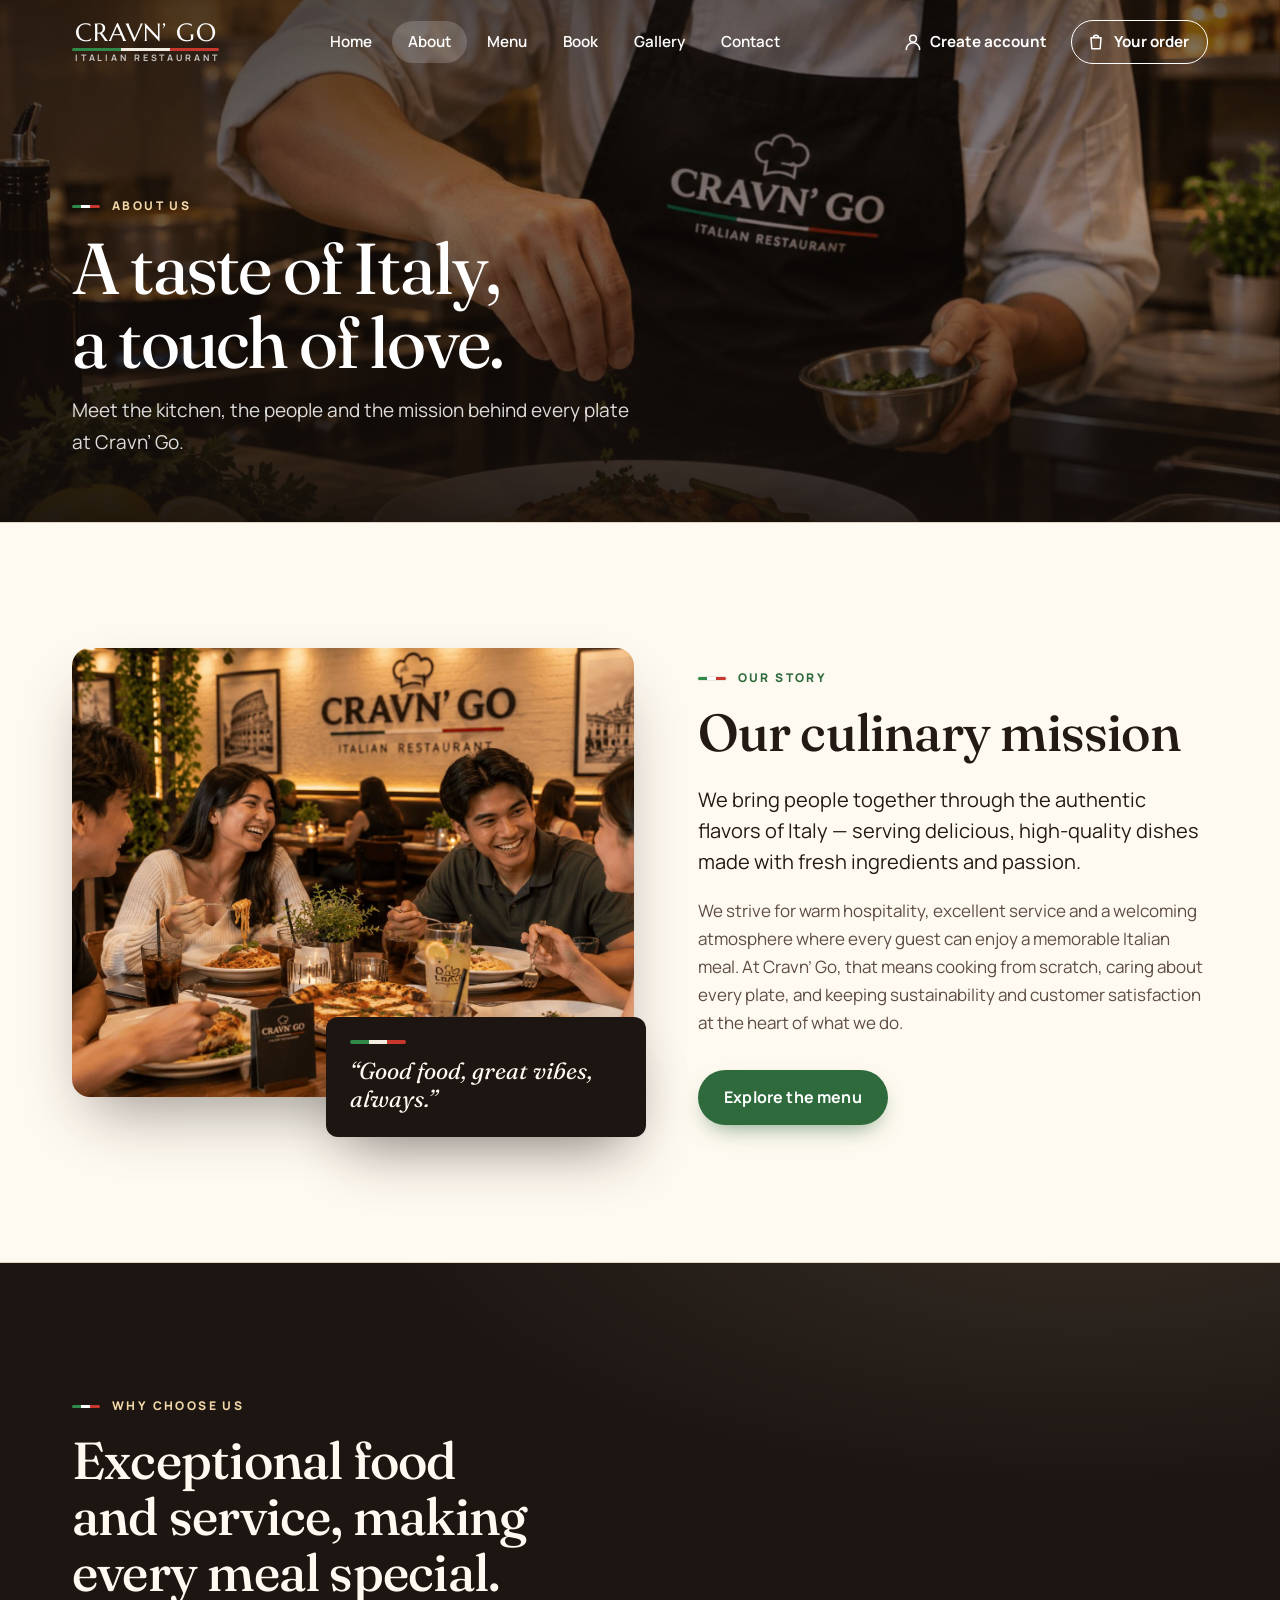
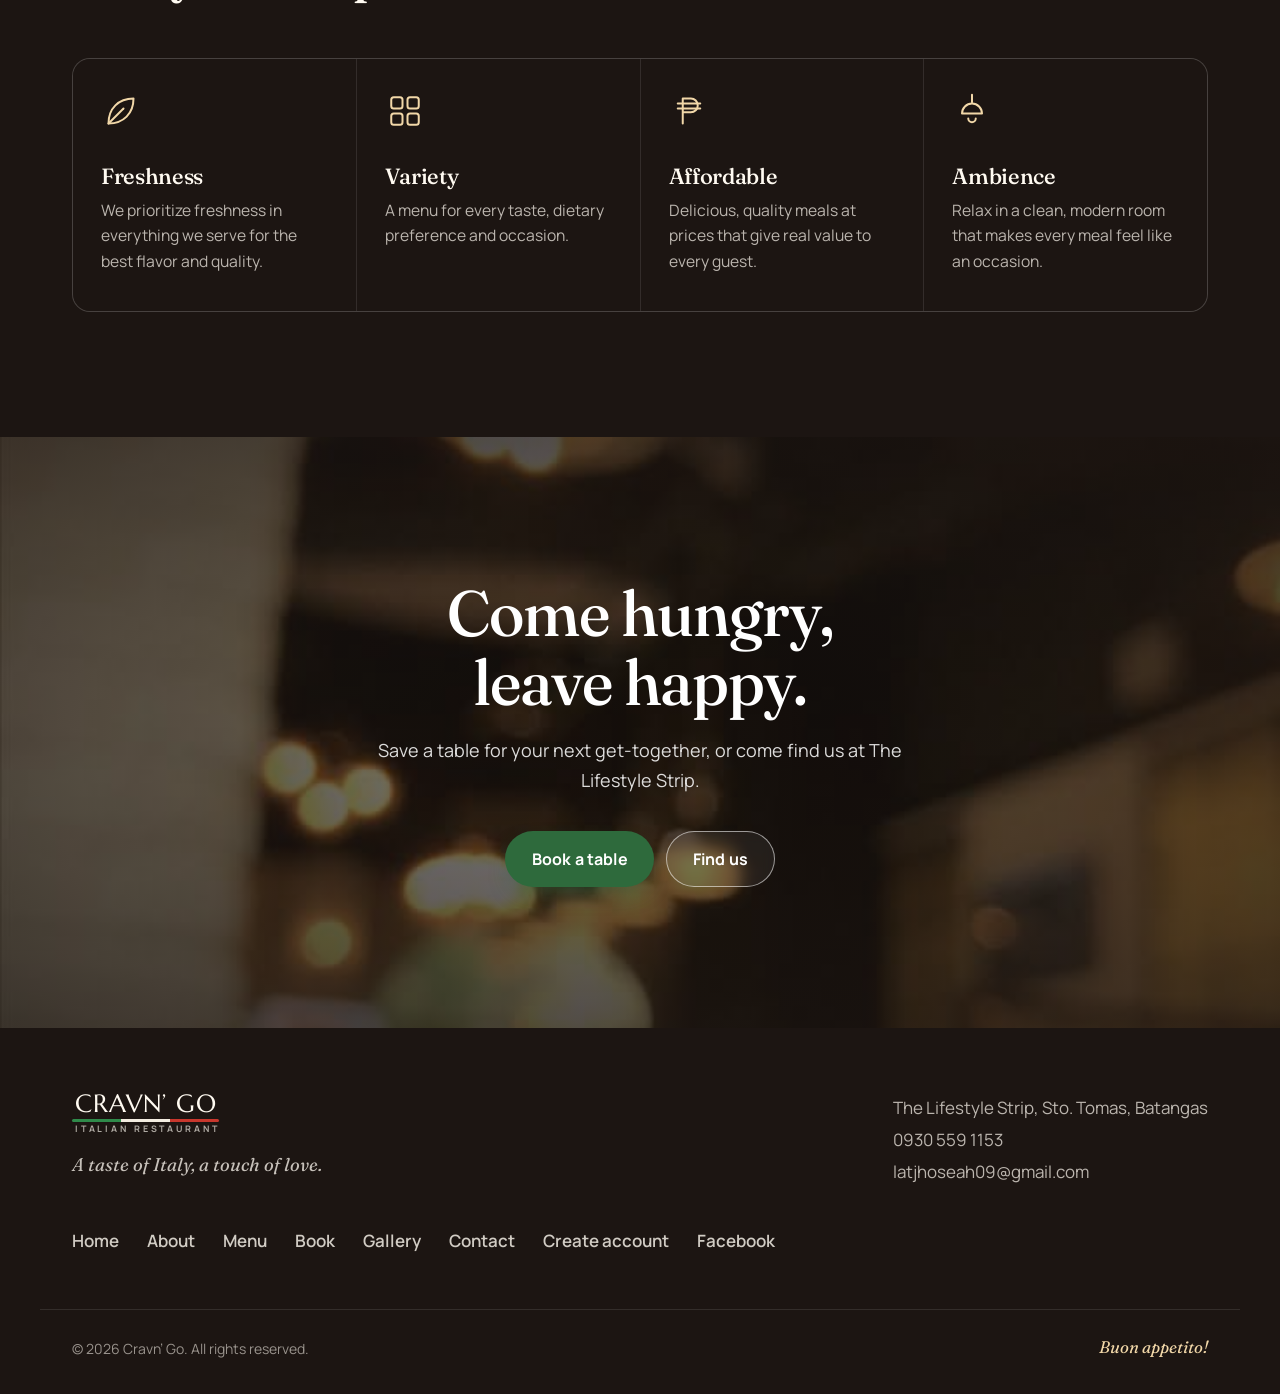
==== about.html @ 02af94a5 "Add new pages for contact, gallery, menu, and registration with complete HTML structure and styling" ====
<!doctype html>
<html lang="en">
<head>
  <meta charset="utf-8">
  <meta name="viewport" content="width=device-width, initial-scale=1">
  <title>About us — Cravn’ Go</title>
  <meta name="description" content="The story and mission behind Cravn’ Go, an Italian restaurant in Sto. Tomas, Batangas.">
  <meta name="theme-color" content="#1c1512">

  <meta property="og:type" content="website">
  <meta property="og:site_name" content="Cravn’ Go">
  <meta property="og:title" content="About us — Cravn’ Go">
  <meta property="og:description" content="The story and mission behind Cravn’ Go, an Italian restaurant in Sto. Tomas, Batangas.">
  <meta property="og:image" content="images/hero.jpg">

  <script>document.documentElement.classList.add("js")</script>
  <link rel="icon" href="favicon.svg" type="image/svg+xml">
  <link rel="preconnect" href="https://fonts.googleapis.com">
  <link rel="preconnect" href="https://fonts.gstatic.com" crossorigin>
  <link rel="stylesheet" href="https://fonts.googleapis.com/css2?family=Fraunces:ital,opsz,wght@0,9..144,400..700;1,9..144,400..700&family=Manrope:wght@400..800&family=Marcellus&display=swap">
  <link rel="stylesheet" href="css/styles.css">
</head>
<body>
  <a class="skip-link" href="#main">Skip to content</a>

  <!-- ============ Header (same on every page) ============ -->
  <header class="site-header" data-header>
    <div class="container header-inner">
      <a class="brand" href="index.html" aria-label="Cravn’ Go home">
        <span class="brand-name">Cravn’ Go</span>
        <span class="brand-flag" aria-hidden="true"></span>
        <span class="brand-sub">Italian Restaurant</span>
      </a>

      <nav class="site-nav" id="site-nav" aria-label="Main">
        <ul>
          <li><a href="index.html">Home</a></li>
          <li><a href="about.html" aria-current="page">About</a></li>
          <li><a href="menu.html">Menu</a></li>
          <li><a href="book.html">Book</a></li>
          <li><a href="gallery.html">Gallery</a></li>
          <li><a href="contact.html">Contact</a></li>
        </ul>
      </nav>

      <div class="header-actions">
        <a class="account-toggle" href="register.html" aria-label="Create an account">
          <svg viewBox="0 0 24 24" aria-hidden="true"><circle cx="12" cy="8" r="4"/><path d="M4 21a8 8 0 0 1 16 0"/></svg>
          <span class="account-toggle-label">Create account</span>
        </a>
        <button class="order-toggle" type="button" data-open-order aria-label="Your order, 0 items">
          <svg viewBox="0 0 24 24" aria-hidden="true"><path d="M6 7h12l-1 13H7L6 7Z"/><path d="M9 7a3 3 0 0 1 6 0"/></svg>
          <span class="order-toggle-label">Your order</span>
          <span class="order-count" data-order-count hidden>0</span>
        </button>
        <button class="nav-toggle" type="button" aria-controls="site-nav" aria-expanded="false" data-nav-toggle>
          <span class="sr-only">Menu</span>
          <span class="nav-toggle-bars" aria-hidden="true"></span>
        </button>
      </div>
    </div>
  </header>

  <main id="main">

    <!-- ============ Page banner ============ -->
    <section class="page-hero">
      <img class="page-hero-img" src="images/recipes.jpg" width="1536" height="1024" alt="" fetchpriority="high" style="object-position: 50% 35%">
      <div class="container">
        <p class="eyebrow eyebrow-light">About us</p>
        <h1>A taste of Italy, a touch of love.</h1>
        <p>Meet the kitchen, the people and the mission behind every plate at Cravn’ Go.</p>
      </div>
    </section>

    <!-- ============ Mission ============ -->
    <section class="section about">
      <div class="container about-grid">
        <figure class="about-media reveal">
          <img src="images/service.jpg" width="1536" height="1024" loading="lazy"
               alt="Four friends laughing over pasta, pizza and drinks under the Cravn’ Go sign">
          <figcaption class="about-quote">
            <span class="flag-rule" aria-hidden="true"></span>
            <q>Good food, great vibes, always.</q>
          </figcaption>
        </figure>

        <div class="about-copy reveal">
          <p class="eyebrow">Our story</p>
          <h2>Our culinary mission</h2>
          <p class="lead">We bring people together through the authentic flavors of Italy — serving delicious, high-quality dishes made with fresh ingredients and passion.</p>
          <p>We strive for warm hospitality, excellent service and a welcoming atmosphere where every guest can enjoy a memorable Italian meal. At Cravn’ Go, that means cooking from scratch, caring about every plate, and keeping sustainability and customer satisfaction at the heart of what we do.</p>
          <a class="btn btn-primary" href="menu.html">Explore the menu</a>
        </div>
      </div>
    </section>

    <!-- ============ Why choose us ============ -->
    <section class="section why">
      <div class="container">
        <div class="section-head section-head-split reveal">
          <div>
            <p class="eyebrow eyebrow-light">Why choose us</p>
            <h2>Exceptional food and service, making every meal special.</h2>
          </div>
        </div>

        <ul class="why-list">
          <li class="reveal">
            <svg viewBox="0 0 32 32" aria-hidden="true"><path d="M6 26C6 14 14 6 26 6c0 12-8 20-20 20Z"/><path d="M6 26 18 14"/></svg>
            <h3>Freshness</h3>
            <p>We prioritize freshness in everything we serve for the best flavor and quality.</p>
          </li>
          <li class="reveal">
            <svg viewBox="0 0 32 32" aria-hidden="true"><rect x="5" y="5" width="9" height="9" rx="2"/><rect x="18" y="5" width="9" height="9" rx="2"/><rect x="5" y="18" width="9" height="9" rx="2"/><rect x="18" y="18" width="9" height="9" rx="2"/></svg>
            <h3>Variety</h3>
            <p>A menu for every taste, dietary preference and occasion.</p>
          </li>
          <li class="reveal">
            <svg viewBox="0 0 32 32" aria-hidden="true"><path d="M11 26V6h6.5a5.5 5.5 0 0 1 0 11H11"/><path d="M7 10h18M7 14h18"/></svg>
            <h3>Affordable</h3>
            <p>Delicious, quality meals at prices that give real value to every guest.</p>
          </li>
          <li class="reveal">
            <svg viewBox="0 0 32 32" aria-hidden="true"><path d="M16 3v6"/><path d="M8 18a8 8 0 0 1 16 0H8Z"/><path d="M13 22a3 3 0 0 0 6 0"/></svg>
            <h3>Ambience</h3>
            <p>Relax in a clean, modern room that makes every meal feel like an occasion.</p>
          </li>
        </ul>
      </div>
    </section>

    <!-- ============ Call to action ============ -->
    <section class="cta">
      <img class="cta-img" src="images/mission.jpg" width="736" height="981" loading="lazy" alt="">
      <div class="container cta-inner reveal">
        <h2>Come hungry, leave happy.</h2>
        <p>Save a table for your next get-together, or come find us at The Lifestyle Strip.</p>
        <div class="hero-actions">
          <a class="btn btn-primary" href="book.html?type=reserve">Book a table</a>
          <a class="btn btn-ghost" href="contact.html">Find us</a>
        </div>
      </div>
    </section>
  </main>

  <!-- ============ Footer (same on every page) ============ -->
  <footer class="site-footer">
    <div class="container footer-inner">
      <div class="footer-brand">
        <a class="brand brand-light" href="index.html" aria-label="Cravn’ Go home">
        <span class="brand-name">Cravn’ Go</span>
        <span class="brand-flag" aria-hidden="true"></span>
        <span class="brand-sub">Italian Restaurant</span>
        </a>
        <p>A taste of Italy, a touch of love.</p>
      </div>
      <address class="footer-contact">
        The Lifestyle Strip, Sto. Tomas, Batangas<br>
        <a href="tel:+639305591153">0930 559 1153</a><br>
        <a href="mailto:latjhoseah09@gmail.com">latjhoseah09@gmail.com</a>
      </address>
      <nav class="footer-nav" aria-label="Footer">
        <a href="index.html">Home</a>
        <a href="about.html">About</a>
        <a href="menu.html">Menu</a>
        <a href="book.html">Book</a>
        <a href="gallery.html">Gallery</a>
        <a href="contact.html">Contact</a>
        <a href="register.html">Create account</a>
        <a href="https://www.facebook.com/profile.php?id=61595608813635" target="_blank" rel="noopener">Facebook</a>
      </nav>
    </div>
    <div class="container footer-base">
      <p>© <span data-year>2026</span> Cravn’ Go. All rights reserved.</p>
      <p class="script">Buon appetito!</p>
    </div>
  </footer>

  <!-- ============ Order drawer (same on every page) ============ -->
  <dialog class="drawer" id="order" aria-labelledby="order-title" data-drawer>
    <div class="drawer-inner">
      <header class="drawer-head">
        <h2 id="order-title">Your order</h2>
        <button class="icon-btn" type="button" data-close aria-label="Close order">
          <svg viewBox="0 0 24 24" aria-hidden="true"><path d="M6 6l12 12M18 6 6 18"/></svg>
        </button>
      </header>

      <div class="drawer-empty" data-order-empty>
        <p>Your order is empty.</p>
        <p class="muted">Pick something delicious from the menu to get started.</p>
        <a class="btn btn-primary" href="menu.html">Browse the menu</a>
      </div>

      <ul class="order-lines" data-order-lines></ul>

      <footer class="drawer-foot" data-order-foot hidden>
        <div class="order-total"><span>Total</span><strong data-order-total>₱0</strong></div>
        <button class="btn btn-primary btn-block" type="button" data-checkout>Checkout</button>
        <p class="muted small">Next, choose pick-up, delivery or a table reservation. Prefer to call? <a href="tel:+639305591153">0930 559 1153</a></p>
        <div class="drawer-links">
          <button class="link-btn" type="button" data-send-order>Send via Messenger instead</button>
          <button class="link-btn" type="button" data-clear-order>Clear order</button>
        </div>
      </footer>
    </div>
  </dialog>

  <div class="toast" role="status" aria-live="polite" data-toast></div>

  <script src="js/data.js" defer></script>
  <script src="js/main.js" defer></script>
</body>
</html>
---- css/styles.css ----
/* =========================================================
   Cravn' Go — Italian Restaurant
   ========================================================= */

:root {
  --cream: #f6efe4;
  --paper: #fffaf1;
  --sand: #ece2d2;
  --line: #e2d6c3;
  --ink: #231915;
  --ink-2: #5d4d43;
  --ink-3: #8a776a;
  --night: #1c1512;
  --night-2: #2a201b;

  --basil: #2e6a3c;
  --basil-dark: #224f2d;
  --tomato: #b23b2a;
  --flag-green: #2f8a4a;
  --flag-red: #c8372d;
  --glow: #f1d7a8;

  --font-display: "Fraunces", Georgia, "Times New Roman", serif;
  --font-body: "Manrope", system-ui, -apple-system, "Segoe UI", sans-serif;
  --font-mark: "Marcellus", "Trajan Pro", Georgia, serif;

  --radius: 18px;
  --radius-sm: 12px;
  --shadow: 0 1px 2px rgb(35 25 21 / 0.06), 0 12px 32px -12px rgb(35 25 21 / 0.18);
  --shadow-lg: 0 30px 60px -20px rgb(28 21 18 / 0.45);
  --ease: cubic-bezier(0.2, 0.7, 0.2, 1);

  --gutter: 16px;
  --header-h: 72px;
}

@media (min-width: 720px) {
  :root { --gutter: 32px; --header-h: 84px; }
}

/* ---------- Base ---------- */

*,
*::before,
*::after { box-sizing: border-box; }

html {
  scroll-behavior: smooth;
  scroll-padding-top: var(--header-h);
  -webkit-text-size-adjust: 100%;
}

body {
  margin: 0;
  background: var(--cream);
  color: var(--ink);
  font-family: var(--font-body);
  font-size: 1.0625rem;
  line-height: 1.65;
  -webkit-font-smoothing: antialiased;
  text-rendering: optimizeLegibility;
  overflow-x: hidden;
}
html:has(dialog[open]) { overflow: hidden; }
[hidden] { display: none !important; }

img { display: block; max-width: 100%; height: auto; }
a { color: inherit; }
button { font: inherit; color: inherit; cursor: pointer; }
h1, h2, h3 {
  font-family: var(--font-display);
  font-weight: 500;
  line-height: 1.08;
  letter-spacing: -0.015em;
  margin: 0;
}
h2 { font-size: clamp(2rem, 1.4rem + 2.6vw, 3.25rem); }
h3 { font-size: 1.375rem; line-height: 1.2; }
p { margin: 0; }

:focus-visible {
  outline: 3px solid var(--basil);
  outline-offset: 3px;
  border-radius: 6px;
}

.sr-only {
  position: absolute !important;
  width: 1px; height: 1px;
  padding: 0; margin: -1px;
  overflow: hidden; clip: rect(0 0 0 0);
  white-space: nowrap; border: 0;
}

.skip-link {
  position: absolute;
  left: var(--gutter);
  top: -100px;
  z-index: 100;
  background: var(--ink);
  color: var(--paper);
  padding: 0.6rem 1rem;
  border-radius: 999px;
  text-decoration: none;
  font-weight: 700;
}
.skip-link:focus { top: 12px; }

.container {
  width: 100%;
  max-width: 1200px;
  margin-inline: auto;
  padding-inline: var(--gutter);
}

.section { padding-block: clamp(4.5rem, 3rem + 6vw, 8rem); }

.eyebrow {
  font-family: var(--font-body);
  font-size: 0.75rem;
  font-weight: 800;
  letter-spacing: 0.2em;
  text-transform: uppercase;
  color: var(--basil);
  margin-bottom: 1rem;
  display: inline-flex;
  align-items: center;
  gap: 0.75rem;
}
.eyebrow::before {
  content: "";
  width: 28px; height: 3px;
  border-radius: 3px;
  background: linear-gradient(90deg, var(--flag-green) 0 33%, #fff 33% 66%, var(--flag-red) 66%);
  box-shadow: 0 0 0 1px rgb(35 25 21 / 0.08);
}
.eyebrow-light { color: var(--glow); }

.section-head { max-width: 720px; margin-bottom: clamp(2.5rem, 2rem + 2vw, 4rem); }
.section-head-center { margin-inline: auto; text-align: center; }
.section-head-center .eyebrow { justify-content: center; }
.section-head-split {
  max-width: none;
  display: grid;
  gap: 1.25rem 4rem;
  align-items: end;
}
@media (min-width: 900px) {
  .section-head-split { grid-template-columns: 1.4fr 1fr; }
}
.section-sub { color: var(--ink-2); font-size: 1.0625rem; margin-top: 1rem; max-width: 46ch; }
.section-head-center .section-sub { margin-inline: auto; }
.section-head-split .section-sub { margin-top: 0; }

.lead { font-size: 1.25rem; line-height: 1.55; color: var(--ink); }

.muted { color: var(--ink-3); }
.small { font-size: 0.875rem; }

/* ---------- Buttons ---------- */

.btn {
  display: inline-flex;
  align-items: center;
  justify-content: center;
  gap: 0.6rem;
  min-height: 52px;
  padding: 0.85rem 1.6rem;
  border-radius: 999px;
  border: 1.5px solid transparent;
  font-weight: 700;
  font-size: 1rem;
  letter-spacing: 0.01em;
  text-decoration: none;
  transition: transform 0.25s var(--ease), background-color 0.25s, color 0.25s, border-color 0.25s, box-shadow 0.25s;
}
.btn:hover { transform: translateY(-2px); }
.btn:active { transform: translateY(0); }
.btn svg { width: 18px; height: 18px; fill: currentColor; }

.btn-primary { background: var(--basil); color: #fff; box-shadow: 0 10px 24px -10px rgb(46 106 60 / 0.7); }
.btn-primary:hover { background: var(--basil-dark); }

.btn-ghost { border-color: rgb(255 255 255 / 0.55); color: #fff; background: rgb(255 255 255 / 0.06); backdrop-filter: blur(6px); }
.btn-ghost:hover { background: rgb(255 255 255 / 0.16); border-color: #fff; }

.btn-light { background: var(--paper); color: var(--ink); }
.btn-light:hover { background: #fff; }

.btn-block { width: 100%; }

.link-btn {
  background: none;
  border: 0;
  padding: 0.5rem;
  color: var(--ink-3);
  font-size: 0.9rem;
  text-decoration: underline;
  text-underline-offset: 3px;
}
.link-btn:hover { color: var(--tomato); }

.icon-btn {
  display: inline-grid;
  place-items: center;
  width: 44px; height: 44px;
  border-radius: 50%;
  border: 0;
  background: transparent;
  transition: background-color 0.2s;
}
.icon-btn:hover { background: rgb(35 25 21 / 0.07); }
.icon-btn svg { width: 22px; height: 22px; fill: none; stroke: currentColor; stroke-width: 2; stroke-linecap: round; stroke-linejoin: round; }

/* ---------- Brand mark ---------- */

.brand {
  display: inline-grid;
  justify-items: center;
  gap: 3px;
  text-decoration: none;
  color: var(--ink);
  line-height: 1;
}
.brand-name {
  font-family: var(--font-mark);
  font-size: 1.55rem;
  letter-spacing: 0.04em;
  text-transform: uppercase;
}
.brand-flag {
  width: 100%;
  height: 3px;
  border-radius: 2px;
  background: linear-gradient(90deg, var(--flag-green) 0 33.3%, #f3ece0 33.3% 66.6%, var(--flag-red) 66.6%);
}
.brand-sub {
  font-size: 0.56rem;
  font-weight: 700;
  letter-spacing: 0.32em;
  text-transform: uppercase;
  padding-left: 0.32em;
  color: var(--ink-2);
}
.brand-light { color: var(--paper); }
.brand-light .brand-sub { color: rgb(255 250 241 / 0.65); }

/* ---------- Header ---------- */

.site-header {
  position: fixed;
  inset: 0 0 auto;
  z-index: 50;
  height: var(--header-h);
  color: #fff;
  transition: background-color 0.35s, box-shadow 0.35s, color 0.35s;
}
.site-header .brand { color: #fff; }
.site-header .brand-sub { color: rgb(255 255 255 / 0.75); }

.site-header.is-solid {
  background: rgb(246 239 228 / 0.92);
  backdrop-filter: saturate(1.4) blur(14px);
  -webkit-backdrop-filter: saturate(1.4) blur(14px);
  box-shadow: 0 1px 0 var(--line);
  color: var(--ink);
}
.site-header.is-solid .brand { color: var(--ink); }
.site-header.is-solid .brand-sub { color: var(--ink-2); }

.header-inner {
  height: 100%;
  display: flex;
  align-items: center;
  justify-content: space-between;
  gap: 1.5rem;
}

.site-nav ul {
  display: flex;
  gap: 0.25rem;
  list-style: none;
  margin: 0;
  padding: 0;
}
.site-nav a {
  display: block;
  padding: 0.55rem 1rem;
  border-radius: 999px;
  text-decoration: none;
  font-weight: 600;
  font-size: 0.95rem;
  transition: background-color 0.2s;
}
.site-nav a:hover { background: rgb(255 255 255 / 0.14); }
.is-solid .site-nav a:hover { background: rgb(35 25 21 / 0.06); }
.site-nav a[aria-current] { background: rgb(255 255 255 / 0.18); }
.is-solid .site-nav a[aria-current] { background: var(--sand); }

.header-actions { display: flex; align-items: center; gap: 0.5rem; }

.order-toggle {
  position: relative;
  display: inline-flex;
  align-items: center;
  gap: 0.5rem;
  min-height: 44px;
  padding: 0.5rem 1.1rem 0.5rem 0.9rem;
  border-radius: 999px;
  border: 1.5px solid currentColor;
  background: transparent;
  font-weight: 700;
  font-size: 0.95rem;
  transition: background-color 0.2s, color 0.2s, border-color 0.2s;
}
.order-toggle svg { width: 20px; height: 20px; fill: none; stroke: currentColor; stroke-width: 1.8; stroke-linejoin: round; }
.order-toggle:hover { background: rgb(255 255 255 / 0.14); }
.is-solid .order-toggle { background: var(--ink); border-color: var(--ink); color: var(--paper); }
.is-solid .order-toggle:hover { background: var(--night-2); }

.order-count {
  min-width: 22px;
  height: 22px;
  padding-inline: 6px;
  border-radius: 999px;
  background: var(--tomato);
  color: #fff;
  font-size: 0.75rem;
  font-weight: 800;
  display: inline-grid;
  place-items: center;
}
.order-count.bump { animation: bump 0.45s var(--ease); }
@keyframes bump { 40% { transform: scale(1.35); } }

.nav-toggle {
  display: none;
  width: 44px; height: 44px;
  border: 0;
  border-radius: 50%;
  background: transparent;
  position: relative;
}
.nav-toggle-bars,
.nav-toggle-bars::before,
.nav-toggle-bars::after {
  position: absolute;
  left: 50%;
  width: 20px; height: 2px;
  margin-left: -10px;
  border-radius: 2px;
  background: currentColor;
  transition: transform 0.3s var(--ease), opacity 0.2s;
}
.nav-toggle-bars { top: 50%; margin-top: -1px; }
.nav-toggle-bars::before, .nav-toggle-bars::after { content: ""; left: 0; margin-left: 0; }
.nav-toggle-bars::before { transform: translateY(-6px); }
.nav-toggle-bars::after { transform: translateY(6px); }
.nav-toggle[aria-expanded="true"] .nav-toggle-bars { background: transparent; }
.nav-toggle[aria-expanded="true"] .nav-toggle-bars::before { transform: rotate(45deg); background: currentColor; }
.nav-toggle[aria-expanded="true"] .nav-toggle-bars::after { transform: rotate(-45deg); background: currentColor; }

.account-toggle {
  display: inline-flex;
  align-items: center;
  gap: 0.45rem;
  min-height: 44px;
  padding: 0.5rem 1rem 0.5rem 0.8rem;
  border: 0;
  border-radius: 999px;
  background: transparent;
  font-weight: 700;
  font-size: 0.95rem;
  color: inherit;
  text-decoration: none;
  transition: background-color 0.2s;
}
.account-toggle svg { width: 20px; height: 20px; fill: none; stroke: currentColor; stroke-width: 1.8; stroke-linecap: round; }
.account-toggle:hover,
.account-toggle[aria-current] { background: rgb(255 255 255 / 0.14); }
.is-solid .account-toggle:hover,
.is-solid .account-toggle[aria-current],
.nav-open .account-toggle:hover { background: rgb(35 25 21 / 0.06); }

@media (max-width: 1080px) {
  .order-toggle-label,
  .account-toggle-label { display: none; }
  .order-toggle { padding: 0.5rem 0.75rem; }
  .account-toggle { padding: 0.5rem 0.6rem; }
}

@media (max-width: 860px) {
  .nav-toggle { display: inline-block; }

  .site-nav {
    position: fixed;
    inset: var(--header-h) 0 auto;
    background: var(--cream);
    color: var(--ink);
    box-shadow: 0 20px 40px -20px rgb(28 21 18 / 0.35);
    padding: 0.5rem var(--gutter) 1.25rem;
    transform: translateY(-8px);
    opacity: 0;
    visibility: hidden;
    transition: opacity 0.25s, transform 0.3s var(--ease), visibility 0.25s;
  }
  .site-nav.is-open { opacity: 1; transform: none; visibility: visible; }
  .site-nav ul { flex-direction: column; gap: 0; }
  .site-nav a {
    padding: 1rem 0;
    border-radius: 0;
    border-bottom: 1px solid var(--line);
    font-family: var(--font-display);
    font-size: 1.5rem;
    font-weight: 500;
  }
  .site-nav a:hover, .site-nav a[aria-current] { background: none; color: var(--basil); }
  .site-header.nav-open { background: var(--cream); color: var(--ink); box-shadow: 0 1px 0 var(--line); }
  .site-header.nav-open .brand { color: var(--ink); }
  .site-header.nav-open .brand-sub { color: var(--ink-2); }
  .site-header.nav-open .order-toggle { background: var(--ink); border-color: var(--ink); color: var(--paper); }
}

/* ---------- Hero ---------- */

.hero {
  position: relative;
  min-height: 100svh;
  display: grid;
  grid-template-rows: 1fr auto;
  align-items: center;
  color: #fff;
  background: var(--night);
  isolation: isolate;
  overflow: hidden;
}
.hero-img {
  position: absolute;
  inset: 0;
  width: 100%; height: 100%;
  object-fit: cover;
  z-index: -2;
  animation: slow-zoom 22s ease-out both;
}
@keyframes slow-zoom { from { transform: scale(1.08); } to { transform: scale(1); } }
.hero::after {
  content: "";
  position: absolute;
  inset: 0;
  z-index: -1;
  background:
    linear-gradient(90deg, rgb(20 14 11 / 0.88) 0%, rgb(20 14 11 / 0.62) 42%, rgb(20 14 11 / 0.15) 75%),
    linear-gradient(0deg, rgb(20 14 11 / 0.75) 0%, transparent 35%),
    linear-gradient(180deg, rgb(20 14 11 / 0.55) 0%, transparent 22%);
}
@media (max-width: 720px) {
  .hero::after {
    background:
      linear-gradient(180deg, rgb(20 14 11 / 0.6) 0%, rgb(20 14 11 / 0.55) 45%, rgb(20 14 11 / 0.92) 100%);
  }
}

.hero-content { padding-top: calc(var(--header-h) + 3rem); padding-bottom: 2rem; }
.hero h1 {
  font-size: clamp(3.1rem, 1.6rem + 7vw, 6.5rem);
  line-height: 0.98;
  letter-spacing: -0.03em;
  font-weight: 450;
  max-width: 12ch;
  text-wrap: balance;
}
.hero h1 em {
  font-style: italic;
  font-weight: 400;
  color: var(--glow);
}
.hero-lede {
  margin-top: 1.5rem;
  max-width: 34rem;
  font-size: clamp(1.05rem, 1rem + 0.4vw, 1.25rem);
  color: rgb(255 255 255 / 0.86);
}
.hero-actions { display: flex; flex-wrap: wrap; gap: 0.75rem; margin-top: 2.25rem; }

.hero-facts {
  list-style: none;
  margin: 0 0 clamp(1.5rem, 4vw, 2.75rem);
  padding: 1.25rem 0 0;
  border-top: 1px solid rgb(255 255 255 / 0.22);
  display: grid;
  grid-template-columns: repeat(3, minmax(0, 1fr));
  gap: 1rem;
}
.hero-facts li { display: grid; gap: 0.15rem; }
.hero-facts strong { font-family: var(--font-display); font-weight: 500; font-size: clamp(1.05rem, 0.9rem + 0.6vw, 1.4rem); }
.hero-facts span { font-size: 0.85rem; color: rgb(255 255 255 / 0.7); }
@media (max-width: 560px) {
  .hero-facts { grid-template-columns: 1fr; gap: 0.6rem; }
  .hero-facts li { grid-template-columns: auto 1fr; align-items: baseline; gap: 0.75rem; }
}

/* ---------- Intro pillars ---------- */

.intro .section-head h2 { max-width: 20ch; text-wrap: balance; }

.pillars {
  display: grid;
  gap: clamp(2rem, 3vw, 2.5rem);
}
@media (min-width: 820px) {
  .pillars { grid-template-columns: repeat(3, 1fr); }
  .pillar:nth-child(2) { margin-top: 3.5rem; }
}
.pillar-media {
  aspect-ratio: 4 / 5;
  border-radius: var(--radius);
  overflow: hidden;
  margin-bottom: 1.25rem;
  background: var(--sand);
  box-shadow: var(--shadow);
}
.pillar-media img {
  width: 100%; height: 100%;
  object-fit: cover;
  transition: transform 0.9s var(--ease);
}
.pillar:hover .pillar-media img { transform: scale(1.05); }
.pillar-num {
  display: block;
  font-family: var(--font-display);
  font-style: italic;
  color: var(--tomato);
  font-size: 1rem;
  margin-bottom: 0.35rem;
}
.pillar h3 { margin-bottom: 0.5rem; }
.pillar p { color: var(--ink-2); }

/* ---------- About ---------- */

.about { background: var(--paper); border-block: 1px solid var(--line); }
.about-grid {
  display: grid;
  gap: clamp(3rem, 5vw, 5rem);
  align-items: center;
}
@media (min-width: 900px) {
  .about-grid { grid-template-columns: 1.1fr 1fr; }
}
.about-media {
  position: relative;
  margin: 0 0 2.5rem;
}
.about-media img {
  width: 100%;
  aspect-ratio: 5 / 4;
  object-fit: cover;
  border-radius: var(--radius);
  box-shadow: var(--shadow-lg);
}
.about-quote {
  position: absolute;
  right: clamp(-12px, -2vw, 0px);
  bottom: -2.5rem;
  width: min(78%, 320px);
  padding: 1.4rem 1.5rem 1.5rem;
  background: var(--night);
  color: var(--paper);
  border-radius: var(--radius-sm);
  box-shadow: var(--shadow-lg);
}
@media (max-width: 560px) { .about-quote { right: 12px; } }
.about-quote q {
  display: block;
  margin-top: 0.85rem;
  font-family: var(--font-display);
  font-style: italic;
  font-size: 1.45rem;
  line-height: 1.2;
  quotes: "“" "”";
}
.flag-rule {
  display: block;
  width: 56px; height: 4px;
  border-radius: 2px;
  background: linear-gradient(90deg, var(--flag-green) 0 33.3%, #f3ece0 33.3% 66.6%, var(--flag-red) 66.6%);
}
.about-copy h2 { margin-bottom: 1.5rem; }
.about-copy .lead { margin-bottom: 1.25rem; }
.about-copy p:not(.lead):not(.eyebrow) { color: var(--ink-2); margin-bottom: 2rem; }

/* ---------- Why choose us ---------- */

.why {
  background:
    radial-gradient(1200px 500px at 85% -10%, rgb(241 215 168 / 0.12), transparent 60%),
    var(--night);
  color: var(--paper);
}
.why h2 { max-width: 18ch; text-wrap: balance; }
.why-list {
  list-style: none;
  margin: 0;
  padding: 0;
  display: grid;
  gap: 1px;
  background: rgb(255 255 255 / 0.1);
  border-radius: var(--radius);
  overflow: hidden;
  border: 1px solid rgb(255 255 255 / 0.1);
}
@media (min-width: 640px) { .why-list { grid-template-columns: repeat(2, 1fr); } }
@media (min-width: 1000px) { .why-list { grid-template-columns: repeat(4, 1fr); } }
.why-list li {
  background: var(--night);
  padding: 2rem 1.75rem 2.25rem;
  transition: background-color 0.3s;
}
.why-list li:hover { background: var(--night-2); }
.why-list svg {
  width: 40px; height: 40px;
  fill: none;
  stroke: var(--glow);
  stroke-width: 1.6;
  stroke-linecap: round;
  stroke-linejoin: round;
  margin-bottom: 1.5rem;
}
.why-list h3 { margin-bottom: 0.5rem; }
.why-list p { color: rgb(255 250 241 / 0.7); font-size: 0.98rem; }

/* ---------- Menu ---------- */

.dishes {
  display: grid;
  gap: 1.5rem;
}
@media (min-width: 640px) { .dishes { grid-template-columns: repeat(2, 1fr); } }
@media (min-width: 1000px) { .dishes { grid-template-columns: repeat(3, 1fr); gap: 2rem; } }

.dish {
  display: flex;
  flex-direction: column;
  background: var(--paper);
  border: 1px solid var(--line);
  border-radius: var(--radius);
  overflow: hidden;
  transition: transform 0.35s var(--ease), box-shadow 0.35s var(--ease);
}
.dish:hover { transform: translateY(-4px); box-shadow: var(--shadow); }

.dish-media {
  position: relative;
  aspect-ratio: 4 / 3;
  overflow: hidden;
  background: var(--sand);
}
.dish-media img {
  width: 100%; height: 100%;
  object-fit: cover;
  transition: transform 0.9s var(--ease);
}
.dish:hover .dish-media img { transform: scale(1.06); }

.badge {
  position: absolute;
  top: 14px; left: 14px;
  padding: 0.35rem 0.75rem;
  border-radius: 999px;
  background: var(--paper);
  color: var(--tomato);
  font-size: 0.72rem;
  font-weight: 800;
  letter-spacing: 0.06em;
  text-transform: uppercase;
  box-shadow: 0 4px 14px -4px rgb(0 0 0 / 0.3);
}
.badge::before { content: "★ "; }

.dish-body {
  display: flex;
  flex-direction: column;
  gap: 0.5rem;
  padding: 1.35rem 1.4rem 1.4rem;
  flex: 1;
}
.dish-cat {
  font-size: 0.72rem;
  font-weight: 800;
  letter-spacing: 0.16em;
  text-transform: uppercase;
  color: var(--basil);
}
.dish-head {
  display: flex;
  align-items: baseline;
  gap: 0.75rem;
}
.dish-head h3 { font-size: 1.5rem; }
.dish-head::after {
  content: "";
  order: 1;
  flex: 1;
  border-bottom: 2px dotted var(--line);
  transform: translateY(-4px);
}
.price {
  order: 2;
  font-family: var(--font-display);
  font-size: 1.35rem;
  font-weight: 600;
  white-space: nowrap;
}
.dish-body > p:not(.dish-cat) { color: var(--ink-2); font-size: 0.97rem; flex: 1; }

.add-btn {
  align-self: flex-start;
  margin-top: 0.75rem;
  display: inline-flex;
  align-items: center;
  gap: 0.45rem;
  min-height: 44px;
  padding: 0.55rem 1.2rem 0.55rem 1rem;
  border-radius: 999px;
  border: 1.5px solid var(--ink);
  background: transparent;
  font-weight: 700;
  font-size: 0.95rem;
  transition: background-color 0.2s, color 0.2s, border-color 0.2s, transform 0.2s;
}
.add-btn::before {
  content: "+";
  font-size: 1.25rem;
  line-height: 1;
  font-weight: 500;
}
.add-btn:hover { background: var(--ink); color: var(--paper); }
.add-btn.added { background: var(--basil); border-color: var(--basil); color: #fff; }
.add-btn.added::before { content: "✓"; font-size: 1rem; }

.menu-note {
  margin-top: 2.5rem;
  text-align: center;
  color: var(--ink-3);
  font-size: 0.92rem;
}

/* ---------- Page banner (inner pages) ---------- */

.page-hero {
  position: relative;
  isolation: isolate;
  overflow: hidden;
  display: grid;
  align-items: end;
  min-height: clamp(380px, 58vh, 540px);
  padding: calc(var(--header-h) + 3rem) 0 clamp(2.5rem, 6vw, 4rem);
  color: #fff;
  background: var(--night);
}
.page-hero-img {
  position: absolute;
  inset: 0;
  z-index: -2;
  width: 100%; height: 100%;
  object-fit: cover;
  animation: slow-zoom 22s ease-out both;
}
.page-hero::after {
  content: "";
  position: absolute;
  inset: 0;
  z-index: -1;
  background:
    linear-gradient(180deg, rgb(20 14 11 / 0.6) 0%, rgb(20 14 11 / 0.35) 40%, rgb(20 14 11 / 0.9) 100%),
    linear-gradient(90deg, rgb(20 14 11 / 0.5) 0%, transparent 70%);
}
.page-hero h1 {
  max-width: 16ch;
  font-size: clamp(2.5rem, 1.6rem + 4vw, 4.5rem);
  font-weight: 450;
  line-height: 1.02;
  letter-spacing: -0.025em;
  text-wrap: balance;
}
.page-hero p:not(.eyebrow) {
  max-width: 36rem;
  margin-top: 1rem;
  font-size: clamp(1.02rem, 0.95rem + 0.3vw, 1.2rem);
  color: rgb(255 255 255 / 0.86);
}

.section-foot { display: flex; flex-wrap: wrap; justify-content: center; gap: 0.75rem; margin-top: 2.5rem; }
.favorites { background: var(--paper); border-block: 1px solid var(--line); }

/* ---------- Menu filters ---------- */

.menu-filters { display: flex; flex-wrap: wrap; justify-content: center; gap: 0.5rem; margin-bottom: 2.5rem; }
.menu-filters button {
  min-height: 44px;
  padding: 0.5rem 1.15rem;
  border: 1.5px solid var(--line);
  border-radius: 999px;
  background: var(--paper);
  font-weight: 700;
  font-size: 0.92rem;
  transition: background-color 0.2s, border-color 0.2s, color 0.2s;
}
.menu-filters button:hover { border-color: #cdbfa9; }
.menu-filters button[aria-pressed="true"] { background: var(--ink); border-color: var(--ink); color: var(--paper); }

/* ---------- Create account ---------- */

.register { background: var(--paper); }
.register-layout { display: grid; gap: clamp(2rem, 5vw, 4rem); align-items: start; }
@media (min-width: 900px) { .register-layout { grid-template-columns: 1fr 1.1fr; } }
.register-intro h2 { margin-bottom: 1.5rem; }
.perk-list { list-style: none; display: grid; gap: 1rem; margin: 0 0 1.75rem; padding: 0; }
.perk-list li { position: relative; padding-left: 2.25rem; color: var(--ink-2); }
.perk-list li::before {
  content: "✓";
  position: absolute;
  left: 0; top: 0.1rem;
  display: grid;
  place-items: center;
  width: 1.5rem; height: 1.5rem;
  border-radius: 50%;
  background: #e2efe0;
  color: var(--basil);
  font-size: 0.8rem;
  font-weight: 800;
}
.perk-list strong { color: var(--ink); }
.register-intro a { color: var(--basil); font-weight: 700; }
.register-card {
  padding: clamp(1.5rem, 4vw, 2.5rem);
  background: var(--cream);
  border: 1px solid var(--line);
  border-radius: var(--radius);
  box-shadow: var(--shadow);
}
.register-form { display: grid; gap: 1.1rem; }
.register-form h3 { font-size: 1.6rem; }
.field-status { min-height: 1.2em; font-size: 0.85rem; font-weight: 700; color: var(--ink-3); }
.field-status:empty { display: none; }
.field-status.is-ok { color: var(--basil); }
.field-status.is-bad { color: var(--tomato); }
.field-hint a { color: var(--basil); font-weight: 700; }
.register-done { display: grid; justify-items: center; gap: 1rem; text-align: center; outline: none; }
.register-done h3 { font-size: 1.8rem; }
.register-done strong { color: var(--basil-dark); }

/* ---------- Book & order ---------- */

.book { background: var(--paper); border-block: 1px solid var(--line); }
.book-card {
  max-width: 1080px;
  margin-inline: auto;
  padding: clamp(1rem, 3vw, 2.25rem);
  background: var(--cream);
  border: 1px solid var(--line);
  border-radius: var(--radius);
}

.book-types {
  display: grid;
  grid-template-columns: repeat(3, minmax(0, 1fr));
  gap: 0.6rem;
  min-width: 0;
  margin: 0 0 clamp(1.5rem, 3vw, 2rem);
  padding: 0;
  border: 0;
}
.book-type { position: relative; display: block; cursor: pointer; }
.book-type input { position: absolute; inset: 0; margin: 0; opacity: 0; cursor: pointer; }
.book-type-body {
  height: 100%;
  display: grid;
  justify-items: center;
  align-content: center;
  gap: 0.35rem;
  padding: 1rem 0.5rem;
  text-align: center;
  background: var(--paper);
  border: 1.5px solid var(--line);
  border-radius: var(--radius-sm);
  transition: border-color 0.2s, background-color 0.2s, box-shadow 0.2s;
}
.book-type svg { width: 28px; height: 28px; fill: none; stroke: var(--ink-2); stroke-width: 1.6; stroke-linecap: round; stroke-linejoin: round; }
.book-type strong { font-size: 0.98rem; line-height: 1.25; }
.book-type small { display: none; color: var(--ink-3); font-size: 0.85rem; line-height: 1.35; }
.book-type:hover .book-type-body { border-color: #cdbfa9; }
.book-type input:checked + .book-type-body {
  border-color: var(--basil);
  background: #edf3ea;
  box-shadow: 0 0 0 3px rgb(46 106 60 / 0.14);
}
.book-type input:checked + .book-type-body svg { stroke: var(--basil); }
.book-type input:focus-visible + .book-type-body { outline: 3px solid var(--basil); outline-offset: 2px; }
@media (min-width: 720px) {
  .book-type-body {
    grid-template-columns: auto 1fr;
    justify-items: start;
    align-items: center;
    gap: 0.1rem 0.9rem;
    padding: 1.1rem 1.25rem;
    text-align: left;
  }
  .book-type svg { grid-row: span 2; width: 32px; height: 32px; }
  .book-type small { display: block; }
}

.book-layout { display: grid; gap: 2rem; }
@media (min-width: 960px) {
  .book-layout { grid-template-columns: minmax(0, 1.55fr) minmax(0, 1fr); gap: 2.5rem; align-items: start; }
  .book-summary { position: sticky; top: calc(var(--header-h) + 1.25rem); }
}
.book-fields { display: grid; gap: 1.75rem; min-width: 0; }
.book-group { display: grid; gap: 1rem; min-width: 0; margin: 0; padding: 0; border: 0; }
.book-group legend {
  margin-bottom: 0.9rem;
  padding: 0;
  font-family: var(--font-display);
  font-size: 1.3rem;
  font-weight: 500;
}

.book-summary {
  display: grid;
  gap: 0.85rem;
  padding: 1.5rem;
  background: var(--paper);
  border: 1px solid var(--line);
  border-radius: var(--radius-sm);
}
.book-summary h3 { font-size: 1.4rem; }
.summary-lines { list-style: none; margin: 0; padding: 0; }
.summary-lines:empty { display: none; }
.summary-lines .order-line { grid-template-columns: 48px 1fr auto; gap: 0.75rem; padding: 0.7rem 0; }
.summary-lines .order-line img { width: 48px; height: 48px; border-radius: 8px; }
.summary-lines .order-line-sub { font-size: 1rem; }
.summary-empty {
  padding: 1rem;
  border: 1.5px dashed var(--line);
  border-radius: var(--radius-sm);
  color: var(--ink-2);
  font-size: 0.95rem;
  text-align: center;
}
.summary-empty a { color: var(--basil); font-weight: 700; }
.summary-total strong { font-size: 1.5rem; }

/* ---------- CTA band ---------- */

.cta {
  position: relative;
  isolation: isolate;
  overflow: hidden;
  color: #fff;
  text-align: center;
  padding-block: clamp(5rem, 4rem + 6vw, 9rem);
  background: var(--night);
}
.cta-img {
  position: absolute;
  inset: 0;
  width: 100%; height: 100%;
  object-fit: cover;
  z-index: -2;
}
.cta::after {
  content: "";
  position: absolute;
  inset: 0;
  z-index: -1;
  background: radial-gradient(ellipse at center, rgb(28 21 18 / 0.55), rgb(28 21 18 / 0.85));
}
.cta-inner { max-width: 760px; }
.cta h2 { font-size: clamp(2.25rem, 1.5rem + 3.4vw, 4rem); text-wrap: balance; }
.cta p { margin: 1.25rem auto 0; max-width: 36rem; color: rgb(255 255 255 / 0.85); font-size: 1.125rem; }
.cta .hero-actions { justify-content: center; }

/* ---------- Gallery ---------- */

.bento {
  display: grid;
  gap: 12px;
  grid-template-columns: repeat(2, 1fr);
  grid-auto-rows: 150px;
  grid-template-areas:
    "a a"
    "a a"
    "b b"
    "c d"
    "f d"
    "e e";
}
@media (min-width: 560px) { .bento { grid-auto-rows: 200px; } }
@media (min-width: 900px) {
  .bento {
    gap: 16px;
    grid-template-columns: repeat(4, 1fr);
    grid-auto-rows: 230px;
    grid-template-areas:
      "a a b b"
      "a a c d"
      "e e f d";
  }
}
.tile-a { grid-area: a; }
.tile-b { grid-area: b; }
.tile-c { grid-area: c; }
.tile-d { grid-area: d; }
.tile-e { grid-area: e; }
.tile-f { grid-area: f; }

.tile {
  position: relative;
  padding: 0;
  border: 0;
  border-radius: var(--radius-sm);
  overflow: hidden;
  background: var(--sand);
  cursor: zoom-in;
}
.tile img {
  width: 100%; height: 100%;
  object-fit: cover;
  transition: transform 0.9s var(--ease), filter 0.4s;
}
.tile::after {
  content: "";
  position: absolute;
  inset: 0;
  background: linear-gradient(0deg, rgb(28 21 18 / 0.35), transparent 50%);
  opacity: 0;
  transition: opacity 0.3s;
}
.tile:hover img { transform: scale(1.06); }
.tile:hover::after { opacity: 1; }

/* ---------- Visit ---------- */

.visit { background: var(--paper); border-top: 1px solid var(--line); }
.visit-grid {
  display: grid;
  gap: clamp(1rem, 2vw, 1.5rem);
  align-items: stretch;
}
@media (min-width: 960px) {
  .visit-grid {
    grid-template-columns: 1.3fr 1fr;
    grid-template-areas:
      "map info"
      "form form";
  }
  .map-card { grid-area: map; }
  .visit-info { grid-area: info; }
  .contact-card {
    grid-area: form;
    grid-template-columns: minmax(0, 1fr) minmax(0, 2fr);
    gap: 1rem 3rem;
  }
}

.visit-info,
.contact-card {
  background: var(--cream);
  border: 1px solid var(--line);
  border-radius: var(--radius);
  padding: clamp(1.5rem, 3vw, 2.25rem);
}

.open-status {
  display: inline-flex;
  align-items: center;
  gap: 0.5rem;
  margin-bottom: 0.75rem;
  padding: 0.35rem 0.85rem;
  border-radius: 999px;
  font-size: 0.85rem;
  font-weight: 700;
  background: var(--paper);
  border: 1px solid var(--line);
}
.open-status::before {
  content: "";
  width: 8px; height: 8px;
  border-radius: 50%;
  background: currentColor;
}
.open-status.is-open { color: var(--basil); }
.open-status.is-closed { color: var(--tomato); }

.contact-list { list-style: none; margin: 0; padding: 0; }
.contact-list li {
  display: grid;
  grid-template-columns: 24px 1fr;
  gap: 1rem;
  padding: 1rem 0;
  border-bottom: 1px solid var(--line);
}
.contact-list svg {
  width: 22px; height: 22px;
  margin-top: 1.35rem;
  fill: none;
  stroke: var(--basil);
  stroke-width: 1.7;
  stroke-linecap: round;
  stroke-linejoin: round;
}
.contact-label {
  display: block;
  margin-bottom: 0.15rem;
  font-size: 0.72rem;
  font-weight: 800;
  letter-spacing: 0.16em;
  text-transform: uppercase;
  color: var(--ink-3);
}
.contact-list a {
  font-weight: 600;
  text-decoration-color: var(--line);
  text-underline-offset: 4px;
  overflow-wrap: anywhere;
}
.contact-list a:hover { color: var(--basil); text-decoration-color: currentColor; }

.hours { border-collapse: collapse; font-size: 0.98rem; }
.hours th, .hours td { padding: 0.15rem 0; text-align: left; vertical-align: top; }
.hours th { font-weight: 600; padding-right: 1.25rem; white-space: nowrap; }
.hours td { color: var(--ink-2); }
.hours tr.is-today th,
.hours tr.is-today td { color: var(--basil); font-weight: 700; }

.visit-actions { display: flex; flex-wrap: wrap; gap: 0.75rem; margin-top: 1.5rem; }
.btn-outline { border-color: var(--ink); color: var(--ink); }
.btn-outline:hover { background: var(--ink); color: var(--paper); }

.map-card {
  position: relative;
  min-height: 320px;
  border-radius: var(--radius);
  overflow: hidden;
  border: 1px solid var(--line);
  background: var(--sand);
  box-shadow: var(--shadow);
}
@media (min-width: 960px) { .map-card { min-height: 460px; } }
.map-card iframe {
  position: absolute;
  inset: 0;
  width: 100%; height: 100%;
  border: 0;
}

.contact-card { display: grid; gap: 1.25rem; align-content: start; }
.contact-card h3 { font-size: clamp(1.5rem, 1.3rem + 0.8vw, 1.9rem); }
.contact-intro .muted { margin-top: 0.5rem; }
.contact-fields { display: grid; gap: 1rem; }
.field-row { display: grid; gap: 1rem; }
@media (min-width: 560px) { .field-row { grid-template-columns: 1fr 1fr; } }
.field { display: grid; gap: 0.4rem; }
.field span { font-size: 0.9rem; font-weight: 700; }
.field input,
.field select,
.field textarea {
  width: 100%;
  padding: 0.85rem 1rem;
  border: 1.5px solid var(--line);
  border-radius: var(--radius-sm);
  background: var(--paper);
  color: var(--ink);
  font: inherit;
  transition: border-color 0.2s, box-shadow 0.2s;
}
.field textarea { resize: vertical; min-height: 140px; }
.field select {
  appearance: none;
  padding-right: 2.75rem;
  background-image: url("data:image/svg+xml,%3Csvg xmlns='http://www.w3.org/2000/svg' viewBox='0 0 24 24' fill='none' stroke='%235d4d43' stroke-width='2' stroke-linecap='round' stroke-linejoin='round'%3E%3Cpath d='m6 9 6 6 6-6'/%3E%3C/svg%3E");
  background-repeat: no-repeat;
  background-position: right 0.9rem center;
  background-size: 18px;
  cursor: pointer;
}
.field input:hover,
.field select:hover,
.field textarea:hover { border-color: #cdbfa9; }
.field input:focus,
.field select:focus,
.field textarea:focus {
  outline: none;
  border-color: var(--basil);
  box-shadow: 0 0 0 4px rgb(46 106 60 / 0.15);
}
.form-foot { display: flex; flex-wrap: wrap; align-items: center; gap: 0.75rem 1.25rem; margin-top: 0.25rem; }
.field em { font-style: normal; font-weight: 500; color: var(--ink-3); }
.field-hint { font-size: 0.82rem; color: var(--ink-3); }
.form-error { color: var(--tomato); font-weight: 600; font-size: 0.92rem; }
.form-error:empty { display: none; }
.form-error a { color: inherit; font-weight: 800; }
.link-inline { padding: 0; font-size: inherit; font-weight: 700; color: var(--basil); }
.link-inline:hover { color: var(--basil-dark); }

/* ---------- Newsletter band ---------- */

.join {
  position: relative;
  isolation: isolate;
  overflow: hidden;
  color: #fff;
  text-align: center;
  padding-block: clamp(4.5rem, 3.5rem + 5vw, 7.5rem);
  background: var(--night);
}
.join-img {
  position: absolute;
  inset: 0;
  width: 100%; height: 100%;
  object-fit: cover;
  z-index: -2;
}
.join::after {
  content: "";
  position: absolute;
  inset: 0;
  z-index: -1;
  background: radial-gradient(ellipse at center, rgb(28 21 18 / 0.72), rgb(28 21 18 / 0.92));
}
.join-inner { max-width: 820px; }
.join .eyebrow { justify-content: center; }
.join h2 { font-size: clamp(2.25rem, 1.5rem + 3.4vw, 3.75rem); }
.join-lede { margin: 1rem auto 0; max-width: 34rem; color: rgb(255 255 255 / 0.85); font-size: 1.125rem; }

.join-form {
  display: grid;
  gap: 0.75rem;
  max-width: 720px;
  margin: 2.25rem auto 0;
}
@media (min-width: 720px) {
  .join-form { grid-template-columns: 1fr 1fr auto; }
}
.join-form input {
  width: 100%;
  min-height: 56px;
  padding: 0.85rem 1.25rem;
  border: 1.5px solid transparent;
  border-radius: 999px;
  background: var(--paper);
  color: var(--ink);
  font: inherit;
  transition: border-color 0.2s, box-shadow 0.2s;
}
.join-form input::placeholder { color: var(--ink-3); }
.join-form input:focus {
  outline: none;
  border-color: var(--glow);
  box-shadow: 0 0 0 4px rgb(241 215 168 / 0.35);
}
.join-form .btn { min-height: 56px; padding-inline: 2rem; }
.join-form .btn:disabled { opacity: 0.7; cursor: progress; transform: none; }

/* Honeypot field: off-screen for people, still filled in by spam bots */
.hp { position: absolute; left: -9999px; width: 1px; height: 1px; overflow: hidden; }

.join-status { min-height: 1.65em; margin-top: 1rem; font-weight: 700; color: var(--glow); }
.join-status.is-error { color: #ffb8a8; }
.join-fine { font-size: 0.9rem; color: rgb(255 255 255 / 0.65); }
.join-fine a { color: #fff; text-underline-offset: 3px; }
.join-fine a:hover { color: var(--glow); }

/* ---------- Footer ---------- */

.site-footer {
  background: var(--night);
  color: var(--paper);
  padding-top: 4rem;
}
.footer-inner {
  display: flex;
  flex-wrap: wrap;
  align-items: flex-start;
  justify-content: space-between;
  gap: 2rem;
  padding-bottom: 3rem;
}
.footer-brand { display: grid; justify-items: start; gap: 1rem; }
.footer-brand p { font-family: var(--font-display); font-style: italic; font-size: 1.15rem; color: rgb(255 250 241 / 0.75); }
.footer-contact {
  font-style: normal;
  line-height: 1.9;
  color: rgb(255 250 241 / 0.7);
}
.footer-contact a { text-decoration: none; }
.footer-contact a:hover { color: var(--glow); }
.footer-nav { display: flex; flex-wrap: wrap; gap: 0.25rem 1.75rem; }
.footer-nav a {
  text-decoration: none;
  font-weight: 600;
  color: rgb(255 250 241 / 0.8);
  padding: 0.4rem 0;
}
.footer-nav a:hover { color: var(--glow); }
.footer-base {
  display: flex;
  flex-wrap: wrap;
  justify-content: space-between;
  align-items: center;
  gap: 0.5rem 2rem;
  padding-block: 1.5rem 2rem;
  border-top: 1px solid rgb(255 255 255 / 0.1);
  font-size: 0.875rem;
  color: rgb(255 250 241 / 0.55);
}
.footer-base .script { font-family: var(--font-display); font-style: italic; font-size: 1.05rem; color: var(--glow); }

/* ---------- Order drawer ---------- */

.drawer {
  margin: 0 0 0 auto;
  padding: 0;
  border: 0;
  width: min(440px, 100vw);
  max-width: 100vw;
  height: 100dvh;
  max-height: 100dvh;
  background: var(--cream);
  color: var(--ink);
  box-shadow: -20px 0 60px -20px rgb(0 0 0 / 0.4);
  transform: translateX(100%);
  transition: transform 0.4s var(--ease), overlay 0.4s allow-discrete, display 0.4s allow-discrete;
}
.drawer[open] { transform: translateX(0); }
@starting-style { .drawer[open] { transform: translateX(100%); } }
.drawer::backdrop,
.modal::backdrop {
  background: rgb(28 21 18 / 0);
  backdrop-filter: blur(0);
  transition: background-color 0.4s, backdrop-filter 0.4s, overlay 0.4s allow-discrete, display 0.4s allow-discrete;
}
.drawer[open]::backdrop,
.modal[open]::backdrop { background: rgb(28 21 18 / 0.5); backdrop-filter: blur(3px); }
@starting-style {
  .drawer[open]::backdrop,
  .modal[open]::backdrop { background: rgb(28 21 18 / 0); backdrop-filter: blur(0); }
}

.drawer-inner {
  display: flex;
  flex-direction: column;
  height: 100%;
}
.drawer-head {
  display: flex;
  align-items: center;
  justify-content: space-between;
  padding: 1.25rem 1rem 1.25rem 1.5rem;
  border-bottom: 1px solid var(--line);
}
.drawer-head h2 { font-size: 1.75rem; }

.drawer-empty {
  flex: 1;
  display: grid;
  align-content: center;
  justify-items: center;
  text-align: center;
  gap: 0.5rem;
  padding: 2rem 1.5rem;
}
.drawer-empty p:first-child { font-family: var(--font-display); font-size: 1.5rem; }
.drawer-empty .btn { margin-top: 1.25rem; }
.drawer-empty[hidden] { display: none; }

.order-lines {
  list-style: none;
  margin: 0;
  padding: 0.5rem 1.5rem;
  overflow-y: auto;
  flex: 1;
}
.order-lines:empty { display: none; }
.order-line {
  display: grid;
  grid-template-columns: 64px 1fr auto;
  gap: 1rem;
  align-items: center;
  padding: 1rem 0;
  border-bottom: 1px solid var(--line);
}
.order-line img {
  width: 64px; height: 64px;
  border-radius: 10px;
  object-fit: cover;
}
.order-line-name { font-weight: 700; line-height: 1.3; }
.order-line-price { color: var(--ink-3); font-size: 0.9rem; }
.order-line-sub { font-family: var(--font-display); font-weight: 600; font-size: 1.1rem; text-align: right; }

.stepper {
  display: inline-flex;
  align-items: center;
  margin-top: 0.4rem;
  border: 1px solid var(--line);
  border-radius: 999px;
  background: var(--paper);
}
.stepper button {
  width: 36px; height: 36px;
  border: 0;
  border-radius: 50%;
  background: transparent;
  font-size: 1.1rem;
  line-height: 1;
}
.stepper button:hover { background: var(--sand); }
.stepper output { min-width: 1.5rem; text-align: center; font-weight: 700; font-size: 0.95rem; }

.drawer-foot {
  padding: 1.25rem 1.5rem 1.5rem;
  border-top: 1px solid var(--line);
  background: var(--paper);
  display: grid;
  gap: 0.85rem;
  justify-items: center;
}
.drawer-foot[hidden] { display: none; }
.order-total {
  width: 100%;
  display: flex;
  justify-content: space-between;
  align-items: baseline;
  font-weight: 700;
}
.order-total strong { font-family: var(--font-display); font-size: 1.75rem; font-weight: 600; }
.drawer-foot .muted { text-align: left; width: 100%; }
.drawer-foot .muted a { color: var(--basil); font-weight: 700; }
.drawer-links { display: flex; flex-wrap: wrap; justify-content: center; gap: 0 1rem; }

/* ---------- Modal: booking confirmation ---------- */

.modal {
  width: min(460px, calc(100vw - 2 * var(--gutter)));
  max-width: none;
  max-height: calc(100dvh - 2rem);
  padding: 0;
  border: 0;
  border-radius: var(--radius);
  background: var(--cream);
  color: var(--ink);
  box-shadow: var(--shadow-lg);
  overflow: auto;
  opacity: 0;
  transform: translateY(16px) scale(0.98);
  transition: opacity 0.3s, transform 0.35s var(--ease), overlay 0.35s allow-discrete, display 0.35s allow-discrete;
}
.modal[open] { opacity: 1; transform: none; }
@starting-style { .modal[open] { opacity: 0; transform: translateY(16px) scale(0.98); } }
.modal-inner { display: grid; gap: 1.1rem; padding: 1.5rem clamp(1.25rem, 4vw, 2rem) 2rem; }
.modal-center { justify-items: center; text-align: center; }
.modal-actions { display: flex; flex-wrap: wrap; justify-content: center; gap: 0.75rem; margin-top: 0.5rem; }

.confirm-check {
  display: grid;
  place-items: center;
  width: 64px; height: 64px;
  border-radius: 50%;
  background: #e2efe0;
}
.confirm-check svg { width: 32px; height: 32px; fill: none; stroke: var(--basil); stroke-width: 2.4; stroke-linecap: round; stroke-linejoin: round; }
.confirm-ref { font-size: 0.95rem; color: var(--ink-2); }
.confirm-ref strong {
  display: block;
  font-family: var(--font-display);
  font-size: 1.6rem;
  letter-spacing: 0.06em;
  color: var(--basil-dark);
}

/* ---------- Lightbox ---------- */

.lightbox {
  width: 100vw;
  height: 100dvh;
  max-width: none;
  max-height: none;
  margin: 0;
  padding: 0;
  border: 0;
  background: rgb(20 14 11 / 0.94);
  color: #fff;
  opacity: 0;
  transition: opacity 0.3s, overlay 0.3s allow-discrete, display 0.3s allow-discrete;
}
.lightbox[open] { opacity: 1; display: grid; place-items: center; }
@starting-style { .lightbox[open] { opacity: 0; } }
.lightbox::backdrop { background: transparent; }
.lightbox figure {
  margin: 0;
  display: grid;
  gap: 1rem;
  justify-items: center;
  padding: 4.5rem 1rem 2rem;
}
.lightbox img {
  max-width: min(1100px, 92vw);
  max-height: calc(100dvh - 10rem);
  width: auto;
  border-radius: var(--radius-sm);
  box-shadow: var(--shadow-lg);
}
.lightbox figcaption { color: rgb(255 255 255 / 0.8); text-align: center; font-size: 0.95rem; }
.lightbox .icon-btn { position: fixed; color: #fff; background: rgb(255 255 255 / 0.1); }
.lightbox .icon-btn:hover { background: rgb(255 255 255 / 0.22); }
.lb-close { top: 16px; right: 16px; }
.lb-prev { left: 16px; top: 50%; transform: translateY(-50%); }
.lb-next { right: 16px; top: 50%; transform: translateY(-50%); }
@media (max-width: 640px) {
  .lb-prev, .lb-next { top: auto; bottom: 16px; transform: none; }
}

/* ---------- Toast ---------- */

.toast {
  position: fixed;
  left: 50%;
  bottom: 24px;
  z-index: 60;
  transform: translate(-50%, calc(100% + 40px));
  visibility: hidden;
  padding: 0.85rem 1.25rem;
  border-radius: 999px;
  background: var(--ink);
  color: var(--paper);
  font-weight: 600;
  font-size: 0.95rem;
  box-shadow: var(--shadow-lg);
  max-width: calc(100vw - 2 * var(--gutter));
  text-align: center;
  transition: transform 0.4s var(--ease), visibility 0.4s;
  pointer-events: none;
}
.toast.show { transform: translate(-50%, 0); visibility: visible; }

/* ---------- Reveal on scroll ---------- */

.js .reveal {
  opacity: 0;
  transform: translateY(24px);
  transition: opacity 0.8s var(--ease), transform 0.8s var(--ease);
}
.js .reveal.in { opacity: 1; transform: none; }

@media (prefers-reduced-motion: reduce) {
  html { scroll-behavior: auto; }
  *, *::before, *::after {
    animation-duration: 0.01ms !important;
    animation-iteration-count: 1 !important;
    transition-duration: 0.01ms !important;
  }
  .js .reveal { opacity: 1; transform: none; }
}
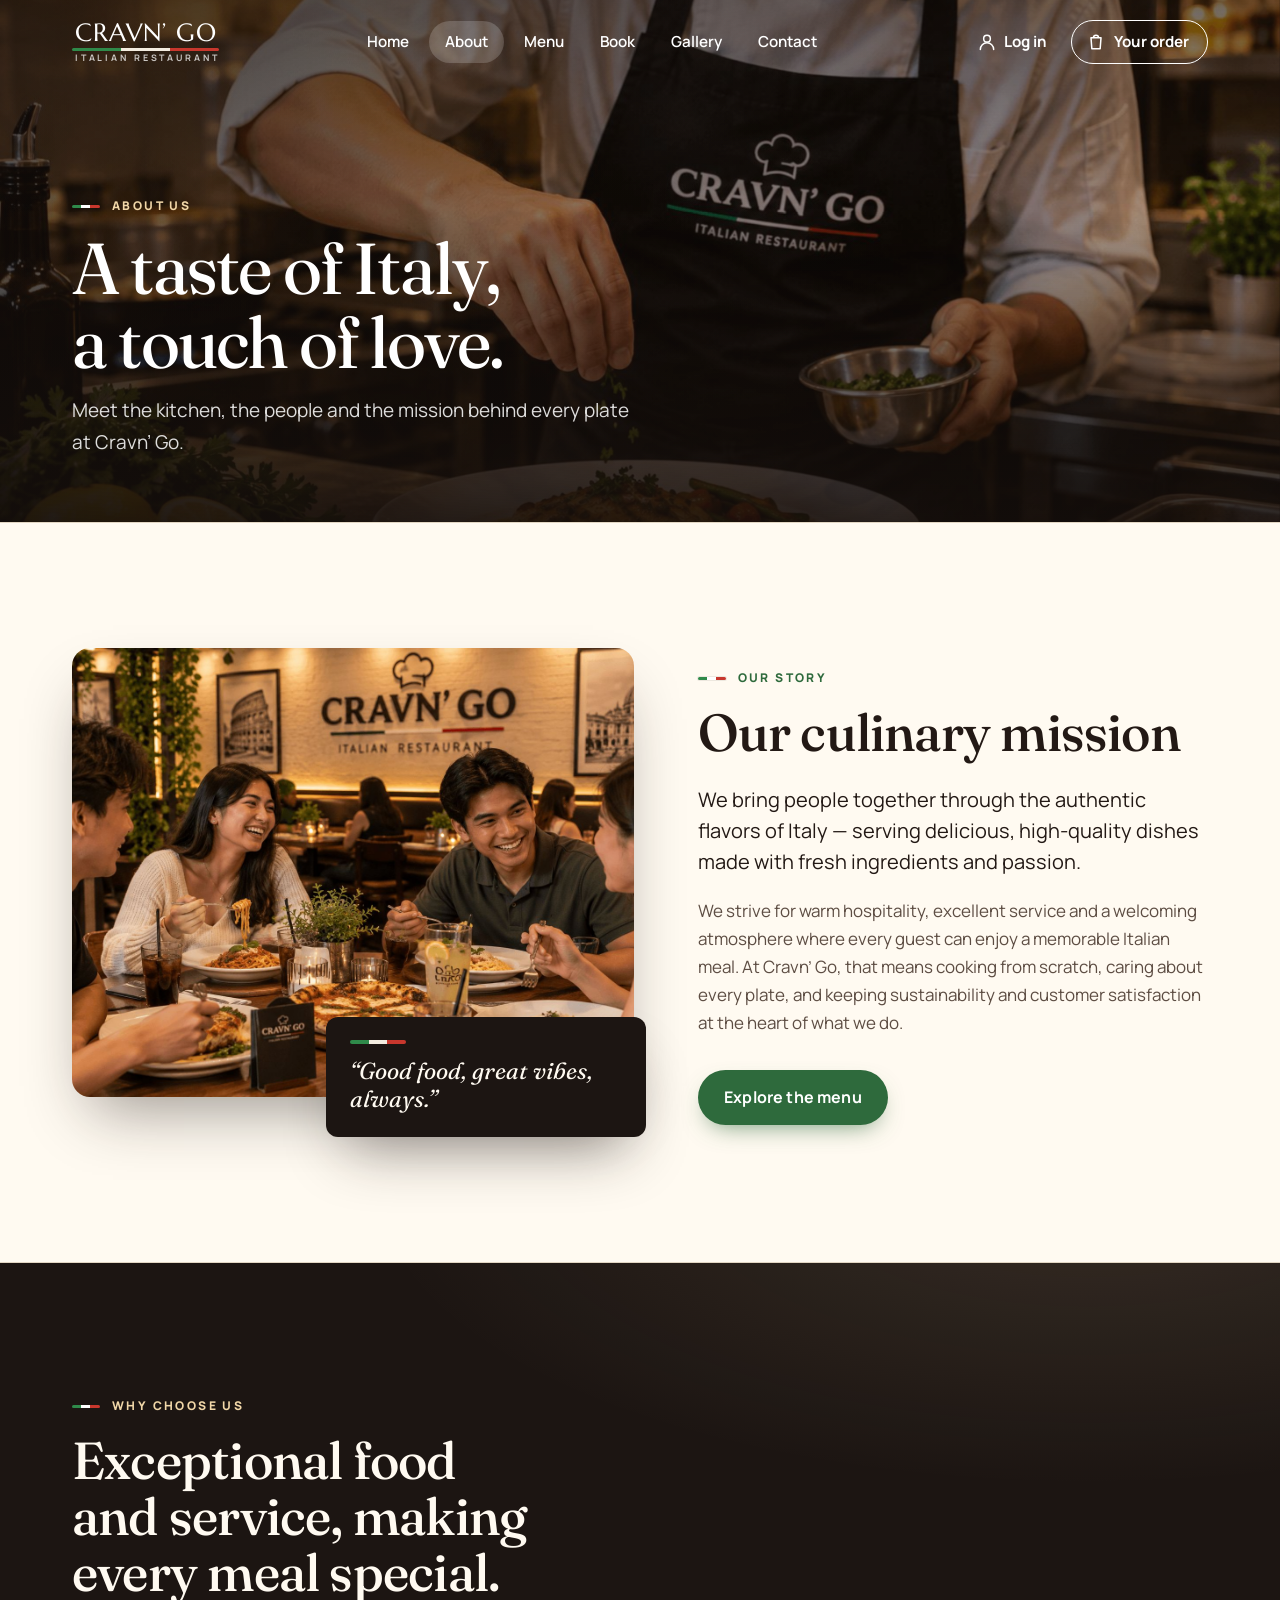
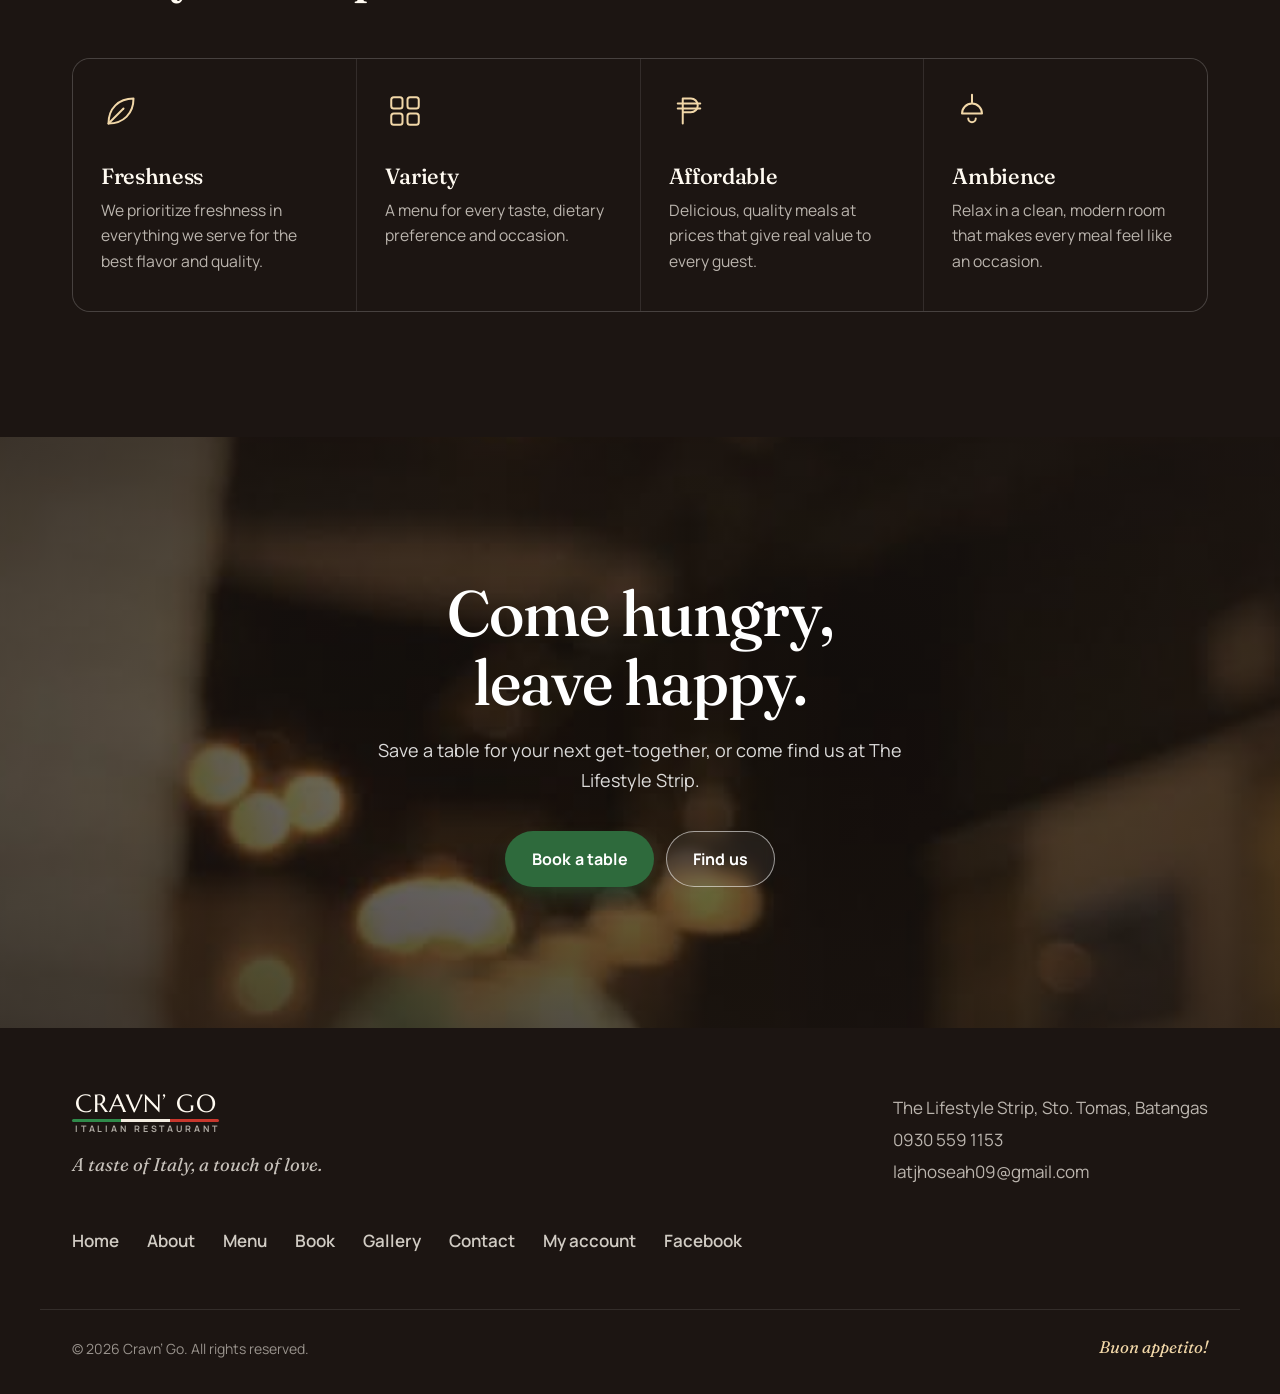
==== commit ec917b64: "feat: implement user authentication and account management features - Updated schema to support user" ====
--- a/about.html
+++ b/about.html
@@ -13,7 +13,7 @@
   <meta property="og:description" content="The story and mission behind Cravn’ Go, an Italian restaurant in Sto. Tomas, Batangas.">
   <meta property="og:image" content="images/hero.jpg">
 
-  <script>document.documentElement.classList.add("js")</script>
+  <script>document.documentElement.classList.add("js");try{if(localStorage.getItem("cravngo-session"))document.documentElement.classList.add("signed-in")}catch(e){}</script>
   <link rel="icon" href="favicon.svg" type="image/svg+xml">
   <link rel="preconnect" href="https://fonts.googleapis.com">
   <link rel="preconnect" href="https://fonts.gstatic.com" crossorigin>
@@ -44,10 +44,10 @@
       </nav>
 
       <div class="header-actions">
-        <a class="account-toggle" href="register.html" aria-label="Create an account">
-          <svg viewBox="0 0 24 24" aria-hidden="true"><circle cx="12" cy="8" r="4"/><path d="M4 21a8 8 0 0 1 16 0"/></svg>
-          <span class="account-toggle-label">Create account</span>
-        </a>
+        <!-- Shows "Log in", or the customer's name + menu once logged in (js/main.js) -->
+        <div class="account-slot" data-account-slot>
+          <a class="account-toggle" href="login.html" aria-label="Log in"><svg viewBox="0 0 24 24" aria-hidden="true"><circle cx="12" cy="8" r="4"/><path d="M4 21a8 8 0 0 1 16 0"/></svg><span class="account-toggle-label">Log in</span></a>
+        </div>
         <button class="order-toggle" type="button" data-open-order aria-label="Your order, 0 items">
           <svg viewBox="0 0 24 24" aria-hidden="true"><path d="M6 7h12l-1 13H7L6 7Z"/><path d="M9 7a3 3 0 0 1 6 0"/></svg>
           <span class="order-toggle-label">Your order</span>
@@ -167,7 +167,7 @@
         <a href="book.html">Book</a>
         <a href="gallery.html">Gallery</a>
         <a href="contact.html">Contact</a>
-        <a href="register.html">Create account</a>
+        <a href="account.html">My account</a>
         <a href="https://www.facebook.com/profile.php?id=61595608813635" target="_blank" rel="noopener">Facebook</a>
       </nav>
     </div>
@@ -209,6 +209,7 @@
 
   <div class="toast" role="status" aria-live="polite" data-toast></div>
 
+  <script src="js/config.js" defer></script>
   <script src="js/data.js" defer></script>
   <script src="js/main.js" defer></script>
 </body>
--- a/css/styles.css
+++ b/css/styles.css
@@ -178,8 +178,27 @@
 .btn:active { transform: translateY(0); }
 .btn svg { width: 18px; height: 18px; fill: currentColor; }
 
-.btn-primary { background: var(--basil); color: #fff; box-shadow: 0 10px 24px -10px rgb(46 106 60 / 0.7); }
+.btn-primary {
+  position: relative;
+  overflow: hidden;
+  background: var(--basil);
+  color: #fff;
+  box-shadow: 0 10px 24px -10px rgb(46 106 60 / 0.7);
+}
 .btn-primary:hover { background: var(--basil-dark); }
+/* A soft shine sweeps across on hover */
+.btn-primary::before {
+  content: "";
+  position: absolute;
+  top: 0; bottom: 0;
+  left: -60%;
+  width: 40%;
+  background: linear-gradient(100deg, transparent, rgb(255 255 255 / 0.28), transparent);
+  transform: skewX(-20deg);
+  transition: left 0.7s var(--ease);
+  pointer-events: none;
+}
+.btn-primary:hover::before { left: 130%; }
 
 .btn-ghost { border-color: rgb(255 255 255 / 0.55); color: #fff; background: rgb(255 255 255 / 0.06); backdrop-filter: blur(6px); }
 .btn-ghost:hover { background: rgb(255 255 255 / 0.16); border-color: #fff; }
@@ -1161,7 +1180,7 @@
 .field-row { display: grid; gap: 1rem; }
 @media (min-width: 560px) { .field-row { grid-template-columns: 1fr 1fr; } }
 .field { display: grid; gap: 0.4rem; }
-.field span { font-size: 0.9rem; font-weight: 700; }
+.field > span:first-child { font-size: 0.9rem; font-weight: 700; }
 .field input,
 .field select,
 .field textarea {
@@ -1544,14 +1563,307 @@
 }
 .toast.show { transform: translate(-50%, 0); visibility: visible; }
 
-/* ---------- Reveal on scroll ---------- */
-
+/* ---------- Account menu (header) ---------- */
+
+.account-slot { display: flex; }
+/* Logged in: hide the "Log in" fallback until the name is drawn (no flash) */
+.signed-in .account-slot:not(.is-ready) { visibility: hidden; }
+.account-menu { position: relative; }
+.account-toggle.is-user { gap: 0.55rem; padding: 0.3rem 0.75rem 0.3rem 0.3rem; }
+.avatar {
+  display: inline-grid;
+  place-items: center;
+  flex: none;
+  width: 34px; height: 34px;
+  border-radius: 50%;
+  background: var(--basil);
+  color: #fff;
+  font-size: 0.8rem;
+  font-weight: 800;
+  letter-spacing: 0.02em;
+  box-shadow: 0 0 0 2px rgb(255 255 255 / 0.35);
+}
+.is-solid .avatar,
+.nav-open .avatar { box-shadow: none; }
+.account-toggle .chevron { width: 16px; height: 16px; transition: transform 0.25s var(--ease); }
+.account-toggle[aria-expanded="true"] .chevron { transform: rotate(180deg); }
+.account-dropdown {
+  position: absolute;
+  top: calc(100% + 10px);
+  right: 0;
+  z-index: 60;
+  display: grid;
+  min-width: 232px;
+  padding: 0.5rem;
+  border: 1px solid var(--line);
+  border-radius: var(--radius-sm);
+  background: var(--paper);
+  color: var(--ink);
+  box-shadow: var(--shadow-lg);
+  transform-origin: top right;
+  animation: menu-in 0.22s var(--ease);
+}
+@keyframes menu-in { from { opacity: 0; transform: translateY(-6px) scale(0.97); } }
+.account-dropdown-head {
+  display: grid;
+  margin-bottom: 0.35rem;
+  padding: 0.6rem 0.75rem 0.75rem;
+  border-bottom: 1px solid var(--line);
+}
+.account-dropdown-head span { font-size: 0.85rem; color: var(--ink-3); }
+.account-dropdown a,
+.account-dropdown button {
+  display: block;
+  width: 100%;
+  padding: 0.65rem 0.75rem;
+  border: 0;
+  border-radius: 8px;
+  background: none;
+  color: var(--ink);
+  font-size: 0.95rem;
+  font-weight: 600;
+  text-align: left;
+  text-decoration: none;
+}
+.account-dropdown a:hover,
+.account-dropdown button:hover { background: var(--sand); }
+.account-dropdown button { color: var(--tomato); }
+
+/* ---------- Booking: who is booking ---------- */
+
+.book-who {
+  display: flex;
+  align-items: center;
+  gap: 1rem;
+  padding: 1rem 1.15rem;
+  background: var(--paper);
+  border: 1px solid var(--line);
+  border-radius: var(--radius-sm);
+}
+.book-who .avatar { width: 46px; height: 46px; font-size: 1rem; box-shadow: none; }
+.book-who-label { font-size: 0.72rem; font-weight: 800; letter-spacing: 0.14em; text-transform: uppercase; color: var(--basil); }
+.book-who-name { font-family: var(--font-display); font-size: 1.25rem; line-height: 1.2; }
+.book-who-meta { font-size: 0.9rem; color: var(--ink-3); }
+.book-who .link-inline { margin-left: auto; font-size: 0.9rem; }
+.book-who-guest { display: grid; gap: 0.85rem; color: var(--ink-2); }
+.book-who-guest strong { color: var(--ink); }
+.book-who-actions { display: flex; flex-wrap: wrap; gap: 0.6rem; }
+
+/* ---------- Log in ---------- */
+
+.auth-section { background: var(--paper); }
+.auth-card {
+  max-width: 480px;
+  margin-inline: auto;
+  padding: clamp(1.5rem, 4vw, 2.5rem);
+  background: var(--cream);
+  border: 1px solid var(--line);
+  border-radius: var(--radius);
+  box-shadow: var(--shadow);
+}
+.auth-form { display: grid; gap: 1.1rem; }
+.auth-form h2 { font-size: 1.9rem; }
+.auth-switch { text-align: center; font-size: 0.95rem; color: var(--ink-2); }
+.auth-switch a { color: var(--basil); font-weight: 700; }
+.password-wrap { position: relative; display: block; }
+.password-wrap input { padding-right: 4.75rem; }
+.password-toggle {
+  position: absolute;
+  top: 50%; right: 0.5rem;
+  transform: translateY(-50%);
+  padding: 0.35rem 0.65rem;
+  border: 0;
+  border-radius: 8px;
+  background: none;
+  color: var(--basil);
+  font-size: 0.85rem;
+  font-weight: 700;
+}
+.password-toggle:hover { background: var(--sand); }
+
+/* ---------- My account ---------- */
+
+.page-hero-short { min-height: clamp(300px, 42vh, 400px); }
+.account { background: var(--paper); }
+.account-layout { display: grid; gap: clamp(1.5rem, 4vw, 3rem); align-items: start; }
+@media (min-width: 900px) {
+  .account-layout { grid-template-columns: 320px 1fr; }
+  .profile-card { position: sticky; top: calc(var(--header-h) + 1.25rem); }
+}
+.profile-card {
+  display: grid;
+  justify-items: center;
+  gap: 0.35rem;
+  padding: 2rem 1.5rem;
+  text-align: center;
+  background: var(--cream);
+  border: 1px solid var(--line);
+  border-radius: var(--radius);
+}
+.avatar-xl { width: 84px; height: 84px; margin-bottom: 0.5rem; font-size: 1.8rem; box-shadow: 0 0 0 6px #e2efe0; }
+.profile-card h2 { font-size: 1.6rem; }
+.profile-list { display: grid; gap: 0.6rem; width: 100%; margin: 1rem 0 1.25rem; text-align: left; }
+.profile-list div { display: grid; padding: 0.7rem 0.9rem; background: var(--paper); border: 1px solid var(--line); border-radius: var(--radius-sm); }
+.profile-list dt { font-size: 0.72rem; font-weight: 800; letter-spacing: 0.14em; text-transform: uppercase; color: var(--ink-3); }
+.profile-list dd { margin: 0; font-weight: 600; overflow-wrap: anywhere; }
+.account-bar { display: flex; flex-wrap: wrap; align-items: center; justify-content: space-between; gap: 1rem; margin-bottom: 1.25rem; }
+.account-bar h2 { font-size: clamp(1.6rem, 1.3rem + 1vw, 2.2rem); }
+
+.booking-list { list-style: none; display: grid; gap: 0.75rem; margin: 0; padding: 0; }
+.booking {
+  display: grid;
+  gap: 0.3rem;
+  padding: 1.1rem 1.25rem;
+  background: var(--cream);
+  border: 1px solid var(--line);
+  border-radius: var(--radius-sm);
+  animation: rise-in 0.6s var(--ease) both;
+  animation-delay: calc(var(--i, 0) * 70ms);
+}
+.booking-top { display: flex; align-items: center; justify-content: space-between; gap: 0.75rem; }
+.booking-type { font-size: 0.72rem; font-weight: 800; letter-spacing: 0.14em; text-transform: uppercase; color: var(--basil); }
+.status {
+  padding: 0.2rem 0.65rem;
+  border-radius: 999px;
+  background: var(--sand);
+  color: var(--ink-2);
+  font-size: 0.75rem;
+  font-weight: 800;
+  text-transform: capitalize;
+}
+.status-pending { background: #fbefd5; color: #8a5a00; }
+.status-confirmed,
+.status-completed { background: #e2efe0; color: var(--basil-dark); }
+.status-cancelled { background: #f7e0da; color: var(--tomato); }
+.booking-when { font-family: var(--font-display); font-size: 1.2rem; }
+.booking-detail { font-size: 0.92rem; color: var(--ink-2); }
+.booking-detail:empty { display: none; }
+.booking-foot { display: flex; align-items: center; gap: 0.5rem; margin-top: 0.35rem; font-size: 0.9rem; }
+.booking-ref { font-weight: 700; letter-spacing: 0.04em; color: var(--ink-3); }
+.booking-foot .link-btn { margin-left: auto; padding: 0.25rem 0.5rem; }
+.booking-total { margin-left: auto; font-family: var(--font-display); font-size: 1.1rem; }
+.booking-foot .link-btn + .booking-total { margin-left: 0.25rem; }
+
+/* =========================================================
+   Motion
+   ========================================================= */
+
+@keyframes rise-in { from { opacity: 0; transform: translateY(26px); } }
+@keyframes draw { to { stroke-dashoffset: 0; } }
+
+/* Hero and page banners: text rises in, one line after another */
+.js .hero-content > *,
+.js .page-hero .container > * { animation: rise-in 0.9s var(--ease) both; }
+.js .hero-content > :nth-child(2),
+.js .page-hero .container > :nth-child(2) { animation-delay: 0.12s; }
+.js .hero-content > :nth-child(3),
+.js .page-hero .container > :nth-child(3) { animation-delay: 0.24s; }
+.js .hero-content > :nth-child(4) { animation-delay: 0.36s; }
+.js .hero-facts li { animation: rise-in 0.9s var(--ease) both; }
+.js .hero-facts li:nth-child(1) { animation-delay: 0.5s; }
+.js .hero-facts li:nth-child(2) { animation-delay: 0.6s; }
+.js .hero-facts li:nth-child(3) { animation-delay: 0.7s; }
+
+/* Hand-drawn swash under "daily." */
+.hero h1 em { position: relative; display: inline-block; }
+.swash {
+  position: absolute;
+  left: -2%;
+  bottom: -0.14em;
+  width: 104%;
+  height: 0.3em;
+  overflow: visible;
+  fill: none;
+  stroke: var(--glow);
+  stroke-width: 5;
+  stroke-linecap: round;
+}
+.swash path { stroke-dasharray: 1; stroke-dashoffset: 1; animation: draw 1.1s 0.8s var(--ease) forwards; }
+
+/* Reveal on scroll: fade up; photos unveil from the bottom and settle */
 .js .reveal {
   opacity: 0;
   transform: translateY(24px);
   transition: opacity 0.8s var(--ease), transform 0.8s var(--ease);
+  transition-delay: var(--reveal-delay, 0ms);
 }
 .js .reveal.in { opacity: 1; transform: none; }
+
+@keyframes unveil { from { clip-path: inset(22% 0 0 0); } to { clip-path: inset(0); } }
+@keyframes unveil-round { from { clip-path: inset(22% 0 0 0 round var(--radius)); } to { clip-path: inset(0 round var(--radius)); } }
+@keyframes settle { from { transform: scale(1.18); } }
+.js .reveal.in :is(.pillar-media, .dish-media),
+.js .tile.reveal.in { animation: unveil 1.1s var(--ease) var(--reveal-delay, 0ms) backwards; }
+.js .reveal.in :is(.pillar-media, .dish-media) img,
+.js .tile.reveal.in img { animation: settle 1.6s var(--ease) var(--reveal-delay, 0ms) backwards; }
+.js .about-media.reveal.in > img { animation: unveil-round 1.1s var(--ease) backwards; }
+
+/* Moving ribbon of dish names */
+.marquee {
+  overflow: hidden;
+  padding: 0.95rem 0;
+  background: var(--basil);
+  color: #fff;
+}
+.marquee-track { display: flex; width: max-content; animation: marquee 34s linear infinite; }
+.marquee:hover .marquee-track { animation-play-state: paused; }
+.marquee span {
+  display: inline-flex;
+  align-items: center;
+  gap: 1.75rem;
+  padding-right: 1.75rem;
+  font-family: var(--font-display);
+  font-size: clamp(1.25rem, 1rem + 1.2vw, 2rem);
+  font-style: italic;
+  white-space: nowrap;
+}
+.marquee span::after { content: "✦"; font-size: 0.55em; font-style: normal; color: var(--glow); }
+@keyframes marquee { to { transform: translateX(-50%); } }
+
+/* Gentle parallax while scrolling (browsers that support scroll-driven animation) */
+@supports (animation-timeline: scroll()) {
+  .hero-img,
+  .page-hero-img {
+    animation: slow-zoom 22s ease-out both, drift linear both;
+    animation-timeline: auto, scroll(root);
+    animation-range: normal, 0 100vh;
+  }
+  .cta-img,
+  .join-img {
+    scale: 1.2;
+    animation: drift-band linear both;
+    animation-timeline: view();
+  }
+}
+@keyframes drift { to { translate: 0 22%; } }
+@keyframes drift-band { from { translate: 0 -8%; } to { translate: 0 8%; } }
+
+/* Success: the circle pops, the tick draws itself, confetti flies */
+.confirm-check { position: relative; }
+.confirm-check svg path { stroke-dasharray: 1; stroke-dashoffset: 1; }
+[open] .confirm-check,
+.register-done:not([hidden]) .confirm-check { animation: pop 0.55s var(--ease) both; }
+[open] .confirm-check svg path,
+.register-done:not([hidden]) .confirm-check svg path { animation: draw 0.55s 0.3s var(--ease) forwards; }
+@keyframes pop { from { opacity: 0; transform: scale(0.4); } 60% { transform: scale(1.08); } }
+.confetti {
+  position: absolute;
+  top: 50%; left: 50%;
+  width: 8px; height: 12px;
+  border-radius: 2px;
+  box-shadow: 0 0 0 1px rgb(35 25 21 / 0.08);
+  pointer-events: none;
+}
+
+/* A dish photo flying into the order bag */
+.fly-img {
+  position: fixed;
+  z-index: 80;
+  border-radius: 50%;
+  object-fit: cover;
+  box-shadow: 0 10px 30px -8px rgb(0 0 0 / 0.45);
+  pointer-events: none;
+}
 
 @media (prefers-reduced-motion: reduce) {
   html { scroll-behavior: auto; }
@@ -1561,4 +1873,5 @@
     transition-duration: 0.01ms !important;
   }
   .js .reveal { opacity: 1; transform: none; }
-}
+  .hero-img, .page-hero-img, .cta-img, .join-img, .marquee-track { animation: none !important; }
+}
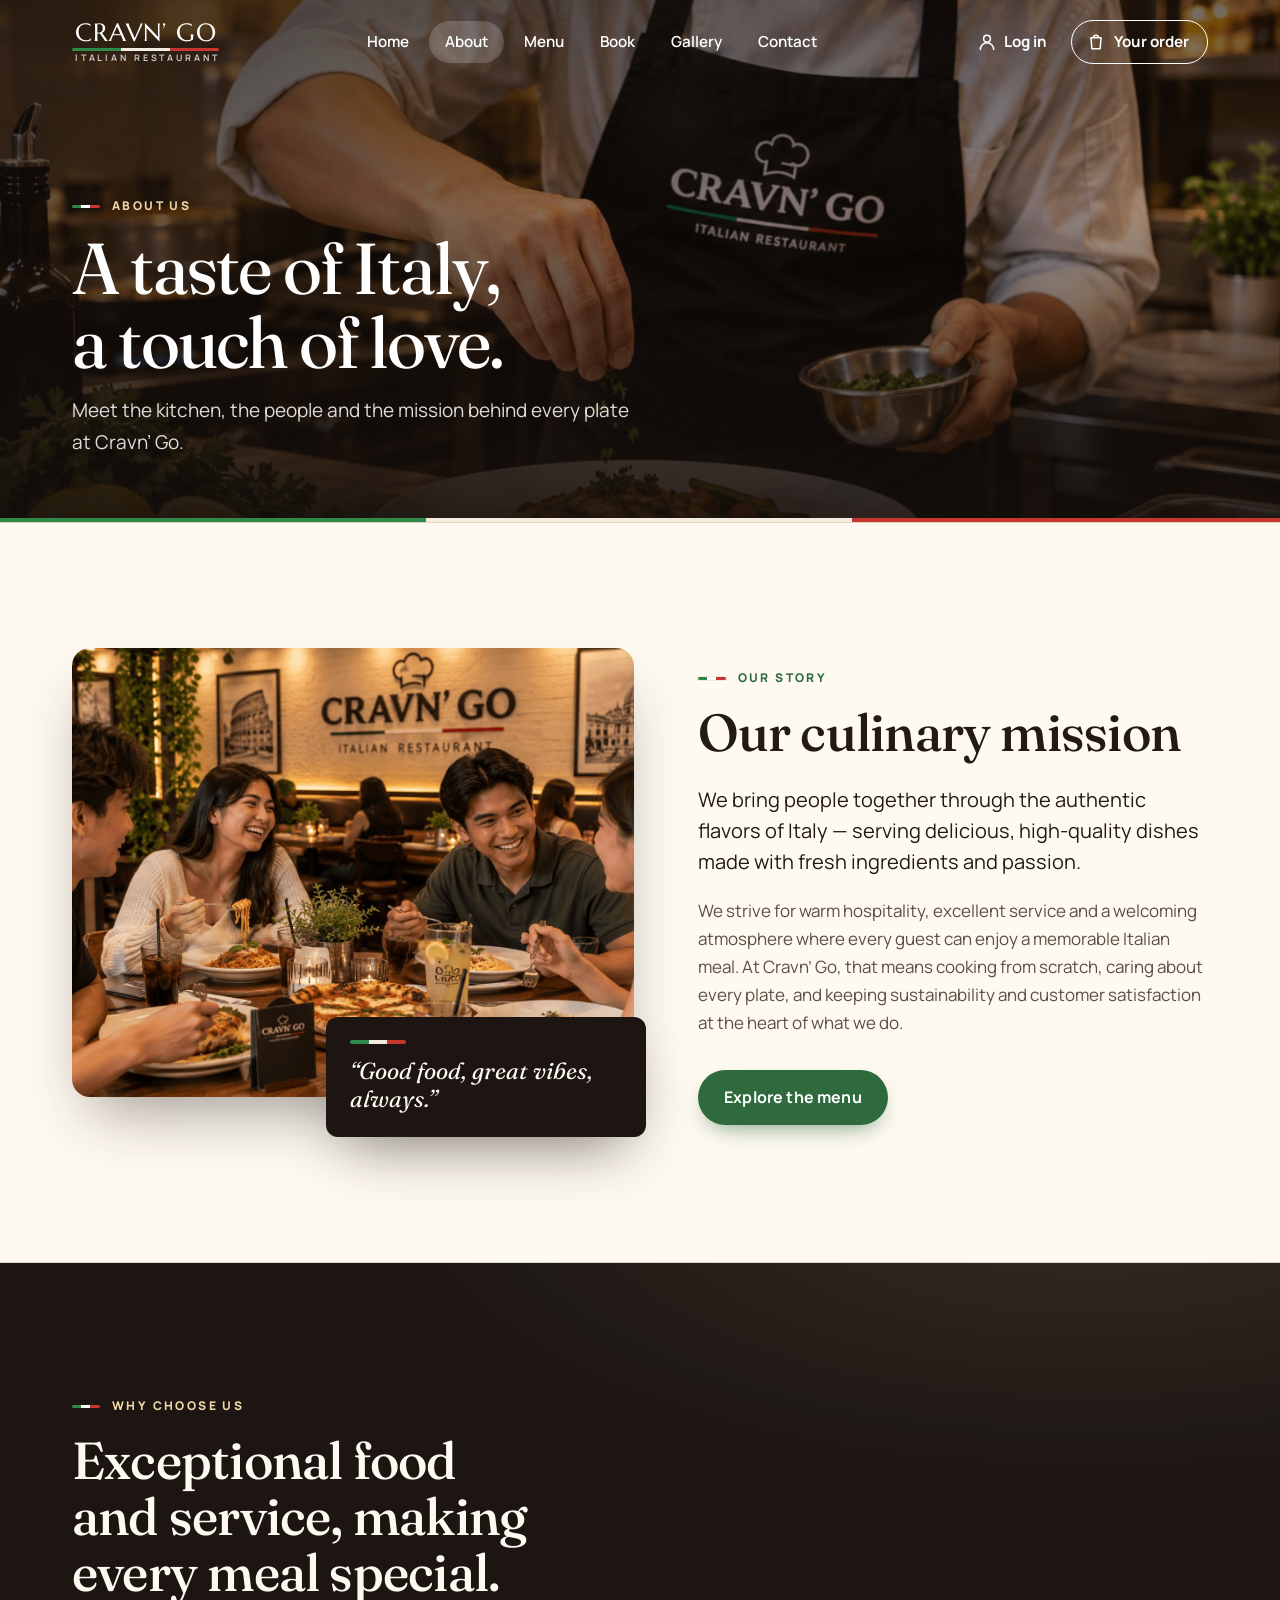
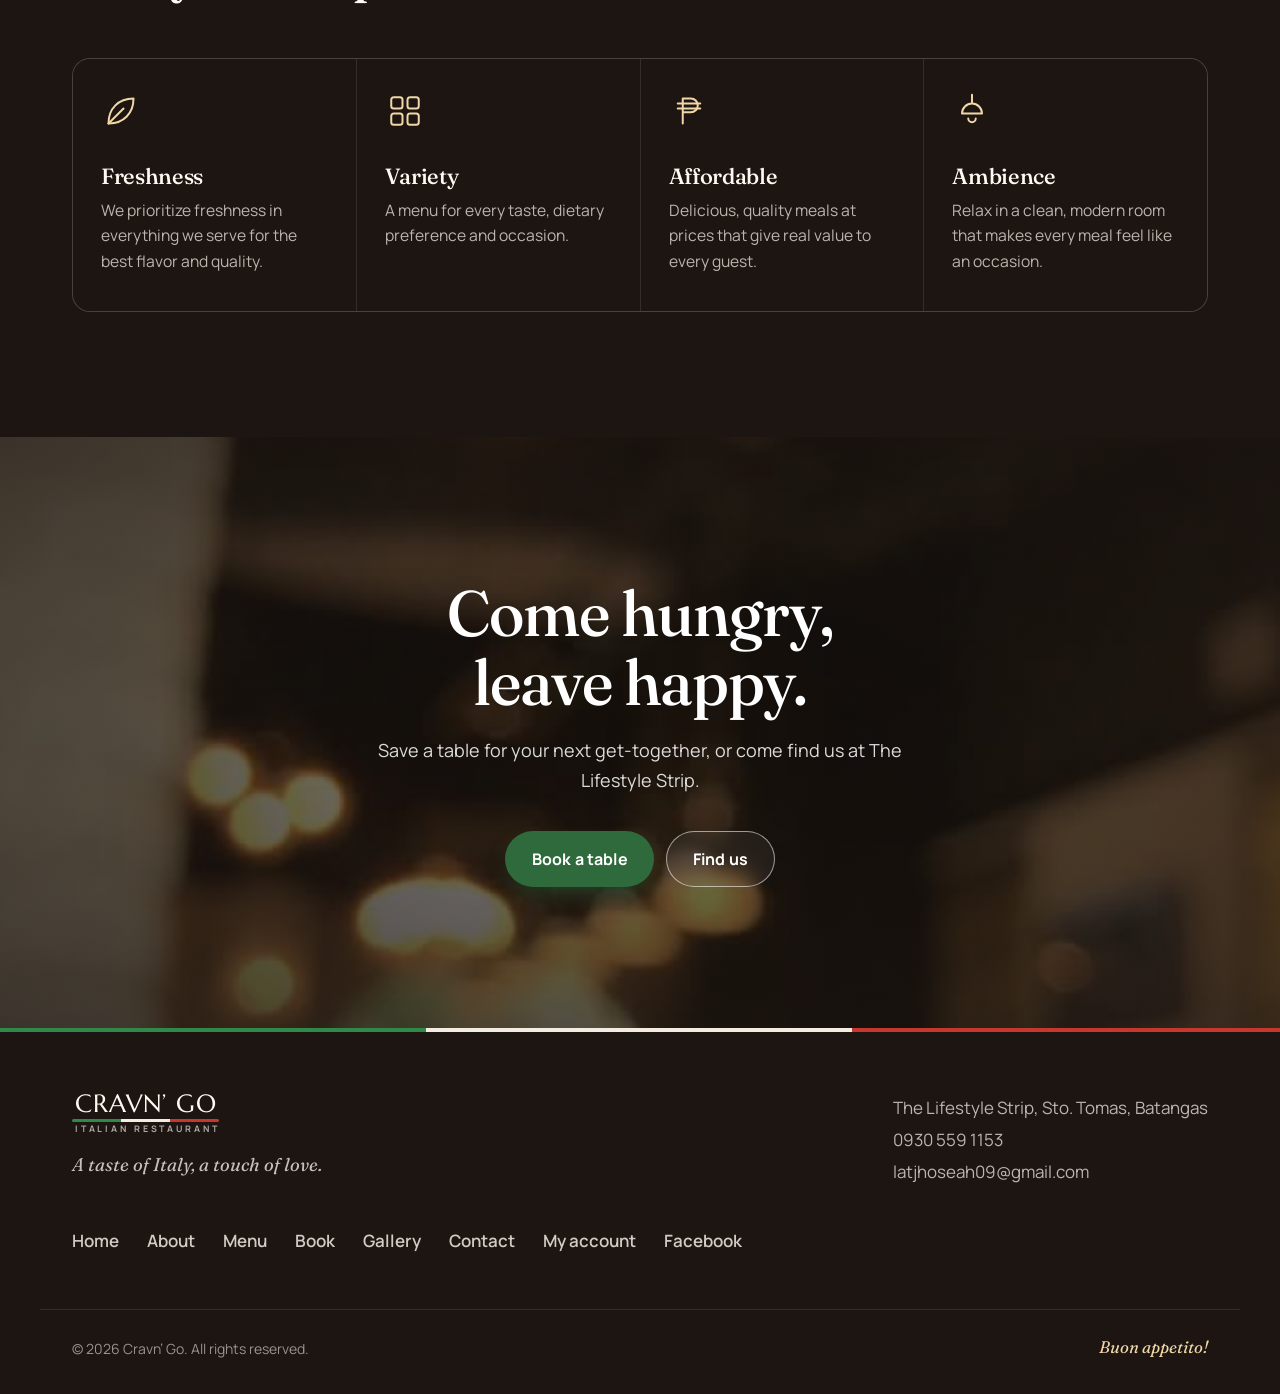
==== commit 9bc0ea15: "feat: enhance user experience with new features and improvements - Add a decorative hero stamp to th" ====
--- a/about.html
+++ b/about.html
@@ -107,22 +107,22 @@
 
         <ul class="why-list">
           <li class="reveal">
-            <svg viewBox="0 0 32 32" aria-hidden="true"><path d="M6 26C6 14 14 6 26 6c0 12-8 20-20 20Z"/><path d="M6 26 18 14"/></svg>
+            <svg viewBox="0 0 32 32" aria-hidden="true"><path pathLength="1" d="M6 26C6 14 14 6 26 6c0 12-8 20-20 20Z"/><path pathLength="1" d="M6 26 18 14"/></svg>
             <h3>Freshness</h3>
             <p>We prioritize freshness in everything we serve for the best flavor and quality.</p>
           </li>
           <li class="reveal">
-            <svg viewBox="0 0 32 32" aria-hidden="true"><rect x="5" y="5" width="9" height="9" rx="2"/><rect x="18" y="5" width="9" height="9" rx="2"/><rect x="5" y="18" width="9" height="9" rx="2"/><rect x="18" y="18" width="9" height="9" rx="2"/></svg>
+            <svg viewBox="0 0 32 32" aria-hidden="true"><rect pathLength="1" x="5" y="5" width="9" height="9" rx="2"/><rect pathLength="1" x="18" y="5" width="9" height="9" rx="2"/><rect pathLength="1" x="5" y="18" width="9" height="9" rx="2"/><rect pathLength="1" x="18" y="18" width="9" height="9" rx="2"/></svg>
             <h3>Variety</h3>
             <p>A menu for every taste, dietary preference and occasion.</p>
           </li>
           <li class="reveal">
-            <svg viewBox="0 0 32 32" aria-hidden="true"><path d="M11 26V6h6.5a5.5 5.5 0 0 1 0 11H11"/><path d="M7 10h18M7 14h18"/></svg>
+            <svg viewBox="0 0 32 32" aria-hidden="true"><path pathLength="1" d="M11 26V6h6.5a5.5 5.5 0 0 1 0 11H11"/><path pathLength="1" d="M7 10h18M7 14h18"/></svg>
             <h3>Affordable</h3>
             <p>Delicious, quality meals at prices that give real value to every guest.</p>
           </li>
           <li class="reveal">
-            <svg viewBox="0 0 32 32" aria-hidden="true"><path d="M16 3v6"/><path d="M8 18a8 8 0 0 1 16 0H8Z"/><path d="M13 22a3 3 0 0 0 6 0"/></svg>
+            <svg viewBox="0 0 32 32" aria-hidden="true"><path pathLength="1" d="M16 3v6"/><path pathLength="1" d="M8 18a8 8 0 0 1 16 0H8Z"/><path pathLength="1" d="M13 22a3 3 0 0 0 6 0"/></svg>
             <h3>Ambience</h3>
             <p>Relax in a clean, modern room that makes every meal feel like an occasion.</p>
           </li>
--- a/css/styles.css
+++ b/css/styles.css
@@ -160,6 +160,9 @@
 /* ---------- Buttons ---------- */
 
 .btn {
+  position: relative;
+  overflow: hidden;
+  isolation: isolate;
   display: inline-flex;
   align-items: center;
   justify-content: center;
@@ -272,8 +275,11 @@
   z-index: 50;
   height: var(--header-h);
   color: #fff;
-  transition: background-color 0.35s, box-shadow 0.35s, color 0.35s;
-}
+  transition: background-color 0.35s, box-shadow 0.35s, color 0.35s, transform 0.45s var(--ease);
+}
+.site-header.is-tucked:not(:focus-within) { transform: translateY(-100%); }
+/* Stays put while the rest of the page cross-fades between pages */
+.site-header { view-transition-name: site-header; }
 .site-header .brand { color: #fff; }
 .site-header .brand-sub { color: rgb(255 255 255 / 0.75); }
 
@@ -1109,25 +1115,36 @@
   background: currentColor;
 }
 .open-status.is-open { color: var(--basil); }
+.open-status.is-open::before,
+.map-place-status.is-open::before { animation: live 2s ease-out infinite; }
+@keyframes live { from { box-shadow: 0 0 0 0 rgb(46 106 60 / 0.5); } to { box-shadow: 0 0 0 8px rgb(46 106 60 / 0); } }
 .open-status.is-closed { color: var(--tomato); }
 
 .contact-list { list-style: none; margin: 0; padding: 0; }
 .contact-list li {
   display: grid;
-  grid-template-columns: 24px 1fr;
+  grid-template-columns: 42px 1fr;
   gap: 1rem;
   padding: 1rem 0;
   border-bottom: 1px solid var(--line);
 }
 .contact-list svg {
-  width: 22px; height: 22px;
-  margin-top: 1.35rem;
+  width: 42px; height: 42px;
+  padding: 10px;
+  border-radius: 12px;
+  background: #e5eee1;
   fill: none;
   stroke: var(--basil);
   stroke-width: 1.7;
   stroke-linecap: round;
   stroke-linejoin: round;
-}
+  transition: transform 0.35s var(--ease), background-color 0.3s, stroke 0.3s;
+}
+.contact-list li:hover svg { transform: rotate(-8deg) scale(1.08); background: var(--basil); stroke: #fff; }
+.js .visit-info.reveal.in .contact-list li { animation: rise-in 0.7s var(--ease) both; }
+.js .visit-info.reveal.in .contact-list li:nth-child(2) { animation-delay: 0.08s; }
+.js .visit-info.reveal.in .contact-list li:nth-child(3) { animation-delay: 0.16s; }
+.js .visit-info.reveal.in .contact-list li:nth-child(4) { animation-delay: 0.24s; }
 .contact-label {
   display: block;
   margin-bottom: 0.15rem;
@@ -1156,22 +1173,194 @@
 .btn-outline { border-color: var(--ink); color: var(--ink); }
 .btn-outline:hover { background: var(--ink); color: var(--paper); }
 
+/* Map: warm-toned Google map, Map / Satellite switch, place bar underneath */
 .map-card {
   position: relative;
-  min-height: 320px;
+  display: flex;
+  flex-direction: column;
+  min-height: 420px;
   border-radius: var(--radius);
   overflow: hidden;
   border: 1px solid var(--line);
+  background: var(--paper);
+  box-shadow: var(--shadow);
+  transition: box-shadow 0.5s var(--ease);
+}
+.map-card:hover { box-shadow: var(--shadow-lg); }
+@media (min-width: 960px) { .map-card { min-height: 520px; } }
+
+.map-frame {
+  position: relative;
+  flex: 1;
+  min-height: 300px;
+  overflow: hidden;
   background: var(--sand);
-  box-shadow: var(--shadow);
-}
-@media (min-width: 960px) { .map-card { min-height: 460px; } }
-.map-card iframe {
+}
+.map-frame iframe {
   position: absolute;
   inset: 0;
   width: 100%; height: 100%;
   border: 0;
-}
+  /* Tinted to sit with the cream palette; true colors return while you use it */
+  filter: sepia(0.22) saturate(0.92) hue-rotate(-6deg) contrast(1.02);
+  transition: filter 0.6s var(--ease);
+}
+.map-card:hover iframe,
+.map-card:focus-within iframe,
+.map-card[data-view="k"] iframe { filter: none; }
+/* Soft inner vignette so the map melts into the card */
+.map-frame::after {
+  content: "";
+  position: absolute;
+  inset: 0;
+  pointer-events: none;
+  box-shadow: inset 0 0 0 1px rgb(35 25 21 / 0.06), inset 0 -40px 60px -40px rgb(35 25 21 / 0.25);
+}
+
+.map-loading {
+  position: absolute;
+  inset: 0;
+  z-index: 1;
+  display: grid;
+  place-content: center;
+  justify-items: center;
+  gap: 0.5rem;
+  color: var(--ink-2);
+  font-size: 0.92rem;
+  font-weight: 700;
+  background:
+    linear-gradient(110deg, transparent 35%, rgb(255 250 241 / 0.55) 50%, transparent 65%) 0 0 / 250% 100%,
+    repeating-linear-gradient(0deg, transparent 0 39px, rgb(35 25 21 / 0.06) 39px 40px),
+    repeating-linear-gradient(90deg, transparent 0 39px, rgb(35 25 21 / 0.06) 39px 40px),
+    var(--sand);
+  animation: map-shimmer 1.6s linear infinite;
+  opacity: 0;
+  visibility: hidden;
+  transition: opacity 0.5s, visibility 0.5s;
+}
+.map-card.is-loading .map-loading { opacity: 1; visibility: visible; }
+@keyframes map-shimmer { to { background-position: -150% 0, 0 0, 0 0, 0 0; } }
+.map-loading-pin {
+  width: 46px; height: 46px;
+  fill: var(--tomato);
+  stroke: var(--paper);
+  stroke-width: 1.4;
+  animation: pin-hop 1s var(--ease) infinite;
+}
+.map-loading-pin circle { fill: var(--paper); stroke: none; }
+.map-loading-shadow {
+  width: 26px; height: 6px;
+  margin: -0.5rem 0 0.35rem;
+  border-radius: 50%;
+  background: rgb(35 25 21 / 0.25);
+  animation: pin-shadow 1s var(--ease) infinite;
+}
+@keyframes pin-hop { 50% { transform: translateY(-14px); } }
+@keyframes pin-shadow { 50% { transform: scale(0.6); opacity: 0.5; } }
+
+.map-switch {
+  position: absolute;
+  top: 12px; right: 12px;
+  z-index: 2;
+  display: grid;
+  grid-template-columns: 1fr 1fr;
+  padding: 4px;
+  border-radius: 999px;
+  background: rgb(255 250 241 / 0.92);
+  backdrop-filter: blur(8px);
+  -webkit-backdrop-filter: blur(8px);
+  box-shadow: 0 8px 24px -10px rgb(28 21 18 / 0.45);
+}
+.map-switch::before {
+  content: "";
+  position: absolute;
+  top: 4px; bottom: 4px; left: 4px;
+  width: calc(50% - 4px);
+  border-radius: 999px;
+  background: var(--ink);
+  transition: transform 0.45s var(--ease);
+}
+.map-card[data-view="k"] .map-switch::before { transform: translateX(100%); }
+.map-switch button {
+  position: relative;
+  overflow: hidden;
+  min-height: 36px;
+  padding: 0.4rem 0.95rem;
+  border: 0;
+  border-radius: 999px;
+  background: none;
+  font-size: 0.85rem;
+  font-weight: 700;
+  transition: color 0.35s;
+}
+.map-switch button[aria-pressed="true"] { color: var(--paper); }
+
+.map-place {
+  display: flex;
+  flex-wrap: wrap;
+  align-items: center;
+  gap: 0.9rem 1rem;
+  padding: 1rem 1.15rem;
+  border-top: 1px solid var(--line);
+  background: var(--paper);
+}
+.map-place-pin {
+  position: relative;
+  flex: none;
+  display: grid;
+  place-items: center;
+  width: 46px; height: 46px;
+  border-radius: 50%;
+  background: var(--tomato);
+  box-shadow: 0 8px 18px -8px rgb(178 59 42 / 0.8);
+}
+.map-place-pin svg { width: 22px; height: 22px; fill: none; stroke: #fff; stroke-width: 2; stroke-linejoin: round; }
+.map-place-pin::before,
+.map-place-pin::after {
+  content: "";
+  position: absolute;
+  inset: 0;
+  border-radius: 50%;
+  border: 2px solid var(--tomato);
+  animation: ping 2.4s var(--ease) infinite;
+}
+.map-place-pin::after { animation-delay: 1.2s; }
+@keyframes ping { from { transform: scale(1); opacity: 0.6; } to { transform: scale(2); opacity: 0; } }
+.map-place-text { flex: 1; min-width: 190px; display: grid; line-height: 1.35; }
+.map-place-text strong { font-family: var(--font-display); font-size: 1.2rem; font-weight: 500; }
+.map-place-text span { font-size: 0.9rem; color: var(--ink-2); }
+.map-place-text .map-place-status { display: inline-flex; align-items: center; gap: 0.4rem; margin-top: 0.2rem; font-size: 0.82rem; font-weight: 700; }
+.map-place-status::before { content: ""; width: 7px; height: 7px; border-radius: 50%; background: currentColor; }
+.map-place-text .map-place-status.is-open { color: var(--basil); }
+.map-place-text .map-place-status.is-closed { color: var(--tomato); }
+.map-place-actions { display: flex; flex-wrap: wrap; gap: 0.5rem; }
+.map-chip {
+  position: relative;
+  overflow: hidden;
+  display: inline-flex;
+  align-items: center;
+  gap: 0.4rem;
+  min-height: 40px;
+  padding: 0.45rem 0.9rem;
+  border: 1.5px solid var(--line);
+  border-radius: 999px;
+  background: var(--cream);
+  color: var(--ink);
+  font-size: 0.85rem;
+  font-weight: 700;
+  text-decoration: none;
+  transition: background-color 0.25s, color 0.25s, border-color 0.25s, transform 0.25s var(--ease);
+}
+.map-chip:hover { background: var(--ink); border-color: var(--ink); color: var(--paper); transform: translateY(-2px); }
+.map-chip svg { width: 16px; height: 16px; fill: none; stroke: currentColor; stroke-width: 2; stroke-linecap: round; stroke-linejoin: round; }
+
+/* The map card settles in, then its place bar and switch follow */
+.js .map-card.reveal:not(.in) { transform: translateY(24px) scale(0.97); }
+.js .map-card.reveal.in .map-place > * { animation: rise-in 0.7s var(--ease) both; }
+.js .map-card.reveal.in .map-place > :nth-child(1) { animation: pop 0.6s 0.35s var(--ease) both; }
+.js .map-card.reveal.in .map-place > :nth-child(2) { animation-delay: 0.45s; }
+.js .map-card.reveal.in .map-place > :nth-child(3) { animation-delay: 0.55s; }
+.js .map-card.reveal.in .map-switch { animation: pop 0.6s 0.6s var(--ease) both; }
 
 .contact-card { display: grid; gap: 1.25rem; align-content: start; }
 .contact-card h3 { font-size: clamp(1.5rem, 1.3rem + 0.8vw, 1.9rem); }
@@ -1558,7 +1747,7 @@
   box-shadow: var(--shadow-lg);
   max-width: calc(100vw - 2 * var(--gutter));
   text-align: center;
-  transition: transform 0.4s var(--ease), visibility 0.4s;
+  transition: transform 0.55s cubic-bezier(0.34, 1.4, 0.64, 1), visibility 0.4s;
   pointer-events: none;
 }
 .toast.show { transform: translate(-50%, 0); visibility: visible; }
@@ -1865,6 +2054,391 @@
   pointer-events: none;
 }
 
+/* =========================================================
+   Polish: page transitions, scroll progress, richer hovers
+   ========================================================= */
+
+::selection { background: var(--glow); color: var(--ink); }
+html { scrollbar-color: #cdbfa9 var(--cream); }
+
+/* Pages cross-fade into each other (browsers with cross-document view transitions) */
+@view-transition { navigation: auto; }
+::view-transition-old(root) { animation: page-out 0.3s cubic-bezier(0.4, 0, 1, 1) both; }
+::view-transition-new(root) { animation: page-in 0.55s cubic-bezier(0.2, 0.7, 0.2, 1) both; }
+@keyframes page-out { to { opacity: 0; transform: translateY(-10px); } }
+@keyframes page-in { from { opacity: 0; transform: translateY(16px); } }
+
+/* Scroll progress: an Italian-flag line along the top edge */
+.scroll-progress {
+  position: fixed;
+  top: 0; left: 0; right: 0;
+  z-index: 70;
+  height: 3px;
+  transform: scaleX(0);
+  transform-origin: left;
+  background: linear-gradient(90deg, var(--flag-green) 0 33.3%, #f3ece0 33.3% 66.6%, var(--flag-red) 66.6%);
+  box-shadow: 0 1px 4px rgb(28 21 18 / 0.25);
+  pointer-events: none;
+}
+
+/* Back to top, with a ring that fills as you scroll */
+.to-top {
+  position: fixed;
+  right: var(--gutter);
+  bottom: calc(20px + env(safe-area-inset-bottom, 0px));
+  z-index: 40;
+  display: grid;
+  place-items: center;
+  width: 52px; height: 52px;
+  border: 0;
+  border-radius: 50%;
+  background: var(--ink);
+  color: var(--paper);
+  box-shadow: 0 14px 30px -12px rgb(28 21 18 / 0.6);
+  opacity: 0;
+  visibility: hidden;
+  transform: translateY(16px) scale(0.8);
+  transition: opacity 0.35s, visibility 0.35s, transform 0.45s var(--ease), background-color 0.25s;
+}
+.to-top.is-visible { opacity: 1; visibility: visible; transform: none; }
+.to-top:hover { background: var(--basil); }
+.to-top svg { position: absolute; inset: 0; width: 100%; height: 100%; fill: none; stroke-linecap: round; stroke-linejoin: round; }
+.to-top-track { stroke: rgb(255 255 255 / 0.14); stroke-width: 2.5; }
+.to-top-ring {
+  stroke: var(--glow);
+  stroke-width: 2.5;
+  stroke-dasharray: 1;
+  stroke-dashoffset: calc(1 - var(--progress, 0));
+  transform: rotate(-90deg);
+  transform-origin: 24px 24px;
+}
+.to-top path { stroke: currentColor; stroke-width: 2.5; transition: transform 0.3s var(--ease); }
+.to-top:hover path { transform: translateY(-2px); }
+
+/* Ink ripple on buttons */
+.ripple {
+  position: absolute;
+  z-index: -1;
+  border-radius: 50%;
+  background: currentColor;
+  pointer-events: none;
+}
+.add-btn,
+.menu-filters button { position: relative; overflow: hidden; isolation: isolate; }
+.map-switch button,
+.map-chip { isolation: isolate; }
+
+/* Header: animated underline on desktop links; staggered links in the mobile menu */
+.brand:hover .brand-flag { animation: flag-wave 0.8s var(--ease); }
+@keyframes flag-wave { 40% { transform: scaleX(0.6); } 70% { transform: scaleX(1.08); } }
+@media (min-width: 861px) {
+  .site-nav a { position: relative; }
+  .site-nav a::after {
+    content: "";
+    position: absolute;
+    left: 1rem; right: 1rem;
+    bottom: 0.3rem;
+    height: 2px;
+    border-radius: 2px;
+    background: currentColor;
+    transform: scaleX(0);
+    transition: transform 0.35s var(--ease);
+  }
+  .site-nav a:not([aria-current]):hover { background: none; }
+  .site-nav a:not([aria-current]):hover::after { transform: scaleX(1); }
+}
+@media (max-width: 860px) {
+  .site-nav li { opacity: 0; transform: translateX(-18px); transition: opacity 0.3s, transform 0.45s var(--ease); }
+  .site-nav.is-open li { opacity: 1; transform: none; transition-delay: calc(var(--i, 0) * 45ms + 60ms); }
+  .site-nav li:nth-child(2) { --i: 1; }
+  .site-nav li:nth-child(3) { --i: 2; }
+  .site-nav li:nth-child(4) { --i: 3; }
+  .site-nav li:nth-child(5) { --i: 4; }
+  .site-nav li:nth-child(6) { --i: 5; }
+}
+
+/* Headings rise in word by word (split by main.js) */
+.js .reveal .word {
+  display: inline-block;
+  opacity: 0;
+  transform: translateY(0.45em) rotate(2deg);
+  filter: blur(6px);
+  transition: opacity 0.7s var(--ease), transform 0.8s var(--ease), filter 0.7s var(--ease);
+  transition-delay: calc(var(--reveal-delay, 0ms) + 120ms + var(--w, 0) * 55ms);
+}
+.js .reveal.in .word { opacity: 1; transform: none; filter: none; }
+
+/* Eyebrow flag bars draw across as their block appears */
+.js .reveal .eyebrow::before { transform: scaleX(0); transform-origin: left; transition: transform 0.8s 0.15s var(--ease); }
+.js .reveal.in .eyebrow::before { transform: none; }
+
+/* Banners: a flag stripe draws along the bottom edge */
+.page-hero::before {
+  content: "";
+  position: absolute;
+  left: 0; right: 0; bottom: 0;
+  z-index: 1;
+  height: 4px;
+  background: linear-gradient(90deg, var(--flag-green) 0 33.3%, #f3ece0 33.3% 66.6%, var(--flag-red) 66.6%);
+  transform-origin: left;
+  animation: grow-x 1.4s 0.5s var(--ease) both;
+}
+@keyframes grow-x { from { transform: scaleX(0); } }
+
+/* Home hero: a slowly turning stamp */
+.hero-stamp { display: none; }
+@media (min-width: 900px) {
+  .hero-stamp {
+    position: absolute;
+    right: max(var(--gutter), calc((100% - 1200px) / 2 + var(--gutter)));
+    top: calc(var(--header-h) + 3rem);
+    z-index: 1;
+    display: block;
+    width: 136px; height: 136px;
+    border-radius: 50%;
+    background: rgb(20 14 11 / 0.45);
+    backdrop-filter: blur(6px);
+    -webkit-backdrop-filter: blur(6px);
+    box-shadow: inset 0 0 0 1px rgb(241 215 168 / 0.3);
+    animation: pop 0.8s 1s var(--ease) both;
+  }
+}
+.hero-stamp svg { width: 100%; height: 100%; overflow: visible; }
+.hero-stamp text {
+  fill: var(--glow);
+  font-family: var(--font-body);
+  font-size: 10.5px;
+  font-weight: 800;
+  letter-spacing: 0.12em;
+  text-transform: uppercase;
+  transform-origin: 60px 60px;
+  animation: spin 22s linear infinite;
+}
+.hero-stamp-heart { fill: var(--flag-red); transform-origin: 60px 60px; animation: beat 1.6s ease-in-out infinite; }
+@keyframes spin { to { transform: rotate(360deg); } }
+@keyframes beat { 0%, 40%, 100% { transform: scale(1); } 15% { transform: scale(1.18); } 28% { transform: scale(1.06); } }
+
+/* The ribbon sits at a slight angle, overlapping the hero edge */
+.marquee {
+  position: relative;
+  z-index: 2;
+  /* Pulled up so the tilt never opens a gap under the hero */
+  margin: -1.2vw -2% 0;
+  transform: rotate(-1.2deg);
+  box-shadow: 0 18px 40px -22px rgb(28 21 18 / 0.6);
+}
+
+/* Home pillars lift on hover */
+.pillar-media { transition: transform 0.5s var(--ease), box-shadow 0.5s var(--ease); }
+.pillar:hover .pillar-media { transform: translateY(-6px); box-shadow: var(--shadow-lg); }
+.pillar-num { transition: letter-spacing 0.4s var(--ease); }
+.pillar:hover .pillar-num { letter-spacing: 0.12em; }
+
+/* About: photo and copy slide in from opposite sides; the quote card bobs */
+.js .about-media.reveal:not(.in) { transform: translateX(-36px); }
+.js .about-copy.reveal:not(.in) { transform: translateX(36px); }
+.about-quote { animation: bob 6s ease-in-out infinite; }
+@keyframes bob { 50% { transform: translateY(-8px); } }
+
+/* "Why choose us": a spotlight follows the pointer, icons draw themselves */
+.why-list li { position: relative; isolation: isolate; }
+.why-list li::before {
+  content: "";
+  position: absolute;
+  inset: 0;
+  z-index: -1;
+  background: radial-gradient(360px circle at var(--mx, 50%) var(--my, 50%), rgb(241 215 168 / 0.13), transparent 60%);
+  opacity: 0;
+  transition: opacity 0.4s;
+  pointer-events: none;
+}
+.why-list li:hover::before { opacity: 1; }
+.js .why-list li.reveal svg > * { stroke-dasharray: 1; stroke-dashoffset: 1; }
+.js .why-list li.reveal.in svg > * { animation: draw 1.3s calc(var(--reveal-delay, 0ms) + 0.25s) var(--ease) forwards; }
+.why-list svg { transition: transform 0.5s var(--ease); }
+.why-list li:hover svg { transform: translateY(-4px) rotate(-6deg); }
+
+/* Dish cards: tilt toward the pointer with a moving glare (after they've revealed) */
+.dish { position: relative; }
+.dish::after {
+  content: "";
+  position: absolute;
+  inset: 0;
+  z-index: 2;
+  border-radius: inherit;
+  background: radial-gradient(520px circle at var(--mx, 50%) var(--my, 0%), rgb(255 255 255 / 0.22), transparent 45%);
+  opacity: 0;
+  transition: opacity 0.35s;
+  pointer-events: none;
+}
+.dish:hover::after { opacity: 1; }
+.js .dish.reveal.is-settled { transition: transform 0.45s var(--ease), box-shadow 0.45s var(--ease), opacity 0.45s; }
+.js .dish.reveal.in:hover {
+  transform: perspective(1100px) rotateX(var(--rx, 0deg)) rotateY(var(--ry, 0deg)) translateY(-6px);
+  box-shadow: 0 30px 50px -28px rgb(35 25 21 / 0.45);
+}
+.dish-media::after {
+  content: "";
+  position: absolute;
+  inset: 0;
+  background: linear-gradient(0deg, rgb(28 21 18 / 0.35), transparent 45%);
+  opacity: 0;
+  transition: opacity 0.4s;
+}
+.dish:hover .dish-media::after { opacity: 1; }
+.badge { z-index: 1; animation: badge-glint 4s 2s ease-in-out infinite; }
+@keyframes badge-glint { 0%, 88%, 100% { transform: none; } 92% { transform: rotate(-4deg) scale(1.06); } 96% { transform: rotate(3deg); } }
+.price { transition: color 0.3s, transform 0.35s var(--ease); }
+.dish:hover .price { color: var(--tomato); transform: scale(1.06); }
+
+/* Menu filters: a pill slides behind the chosen category (placed by menu.js) */
+.menu-filters { position: relative; }
+.filter-pill {
+  position: absolute;
+  top: 0; left: 0;
+  z-index: 0;
+  border-radius: 999px;
+  background: var(--ink);
+  box-shadow: 0 10px 20px -10px rgb(28 21 18 / 0.6);
+  pointer-events: none;
+}
+.menu-filters.pill-ready .filter-pill {
+  transition: transform 0.5s var(--ease), width 0.5s var(--ease), height 0.5s var(--ease);
+}
+.menu-filters.has-pill button { z-index: 1; }
+.menu-filters.has-pill button[aria-pressed="true"] { background: transparent; border-color: transparent; }
+
+/* Gallery: tiles tilt, show a zoom badge and a caption on hover */
+.js .tile.reveal.is-settled { transition: transform 0.45s var(--ease), box-shadow 0.45s var(--ease); }
+.js .tile.reveal.in:hover {
+  transform: perspective(1100px) rotateX(var(--rx, 0deg)) rotateY(var(--ry, 0deg));
+  box-shadow: var(--shadow-lg);
+}
+.tile::after { background: linear-gradient(0deg, rgb(28 21 18 / 0.7), transparent 55%); }
+.tile::before {
+  content: "";
+  position: absolute;
+  top: 12px; right: 12px;
+  z-index: 2;
+  width: 40px; height: 40px;
+  border-radius: 50%;
+  background: rgb(255 250 241 / 0.92) url("data:image/svg+xml,%3Csvg xmlns='http://www.w3.org/2000/svg' viewBox='0 0 24 24' fill='none' stroke='%23231915' stroke-width='2' stroke-linecap='round'%3E%3Ccircle cx='11' cy='11' r='6'/%3E%3Cpath d='m20 20-4.5-4.5M11 8.5v5M8.5 11h5'/%3E%3C/svg%3E") center / 18px no-repeat;
+  opacity: 0;
+  transform: scale(0.6) rotate(-30deg);
+  transition: opacity 0.3s, transform 0.4s var(--ease);
+}
+.tile:hover::before,
+.tile:focus-visible::before { opacity: 1; transform: none; }
+.tile-cap {
+  position: absolute;
+  left: 16px; right: 64px; bottom: 14px;
+  z-index: 2;
+  color: #fff;
+  font-size: 0.92rem;
+  font-weight: 700;
+  line-height: 1.35;
+  text-align: left;
+  opacity: 0;
+  transform: translateY(12px);
+  transition: opacity 0.35s, transform 0.45s var(--ease);
+}
+.tile:hover .tile-cap,
+.tile:focus-visible .tile-cap { opacity: 1; transform: none; }
+.tile:focus-visible::after { opacity: 1; }
+.lb-count {
+  padding: 0.25rem 0.75rem;
+  border-radius: 999px;
+  background: rgb(255 255 255 / 0.1);
+  font-size: 0.82rem;
+  font-weight: 800;
+  letter-spacing: 0.1em;
+}
+.lightbox figure { touch-action: pan-y; }
+
+/* Forms: labels light up with focus; invalid fields get a gentle red edge */
+.field > span:first-child { transition: color 0.25s; }
+.field:focus-within > span:first-child { color: var(--basil); }
+.field input:user-invalid,
+.field textarea:user-invalid { border-color: rgb(178 59 42 / 0.6); }
+.auth-card,
+.register-card,
+.book-card { transition: box-shadow 0.5s var(--ease), transform 0.5s var(--ease); }
+.auth-card:focus-within,
+.register-card:focus-within { box-shadow: 0 34px 60px -32px rgb(46 106 60 / 0.4); }
+
+/* Booking type cards lift; the chosen icon pops */
+.book-type-body { transition: border-color 0.2s, background-color 0.2s, box-shadow 0.2s, transform 0.35s var(--ease); }
+.book-type:hover .book-type-body { transform: translateY(-3px); }
+.book-type input:checked + .book-type-body svg { animation: pop 0.5s var(--ease); }
+
+/* Soft drifting color behind forms (clip, not hidden, so the booking summary stays sticky) */
+@supports (overflow: clip) {
+  .auth-section,
+  .register,
+  .book { position: relative; overflow: clip; isolation: isolate; }
+  .auth-section::before,
+  .register::before,
+  .book::before,
+  .auth-section::after,
+  .register::after,
+  .book::after {
+    content: "";
+    position: absolute;
+    z-index: -1;
+    width: min(560px, 90vw);
+    aspect-ratio: 1;
+    border-radius: 50%;
+    pointer-events: none;
+    animation: drift-blob 16s ease-in-out infinite alternate;
+  }
+  .auth-section::before,
+  .register::before,
+  .book::before { top: -180px; left: -200px; background: radial-gradient(circle, rgb(46 106 60 / 0.13), transparent 65%); }
+  .auth-section::after,
+  .register::after,
+  .book::after { right: -200px; bottom: -200px; background: radial-gradient(circle, rgb(200 55 45 / 0.1), transparent 65%); animation-delay: -8s; }
+}
+@keyframes drift-blob { to { transform: translate(60px, 40px) scale(1.12); } }
+
+/* Order drawer: its contents slide in after the panel */
+.drawer[open] .drawer-inner > * { animation: drawer-in 0.5s var(--ease) both; }
+.drawer[open] .drawer-inner > :nth-child(2),
+.drawer[open] .drawer-inner > :nth-child(3) { animation-delay: 0.1s; }
+.drawer[open] .drawer-inner > :nth-child(4) { animation-delay: 0.18s; }
+@keyframes drawer-in { from { opacity: 0; transform: translateX(28px); } }
+.order-line img { transition: transform 0.35s var(--ease); }
+.order-line:hover img { transform: scale(1.06) rotate(-2deg); }
+
+/* Footer: a flag stripe across the top; links underline from the left */
+.site-footer { position: relative; }
+.site-footer::before {
+  content: "";
+  position: absolute;
+  top: 0; left: 0; right: 0;
+  height: 4px;
+  background: linear-gradient(90deg, var(--flag-green) 0 33.3%, #f3ece0 33.3% 66.6%, var(--flag-red) 66.6%);
+}
+.footer-nav a { position: relative; }
+.footer-nav a::after {
+  content: "";
+  position: absolute;
+  left: 0; right: 0; bottom: 0.2rem;
+  height: 1.5px;
+  background: currentColor;
+  transform: scaleX(0);
+  transform-origin: left;
+  transition: transform 0.35s var(--ease);
+}
+.footer-nav a:hover::after { transform: none; }
+@supports (animation-timeline: view()) {
+  .site-footer::before {
+    transform-origin: left;
+    animation: grow-x linear both;
+    animation-timeline: view();
+    animation-range: entry 0% entry 80%;
+  }
+}
+
 @media (prefers-reduced-motion: reduce) {
   html { scroll-behavior: auto; }
   *, *::before, *::after {
@@ -1872,6 +2446,10 @@
     animation-iteration-count: 1 !important;
     transition-duration: 0.01ms !important;
   }
+  ::view-transition-group(*),
+  ::view-transition-old(*),
+  ::view-transition-new(*) { animation: none !important; }
   .js .reveal { opacity: 1; transform: none; }
+  .js .reveal .word { opacity: 1; transform: none; filter: none; transition-delay: 0s !important; }
   .hero-img, .page-hero-img, .cta-img, .join-img, .marquee-track { animation: none !important; }
 }
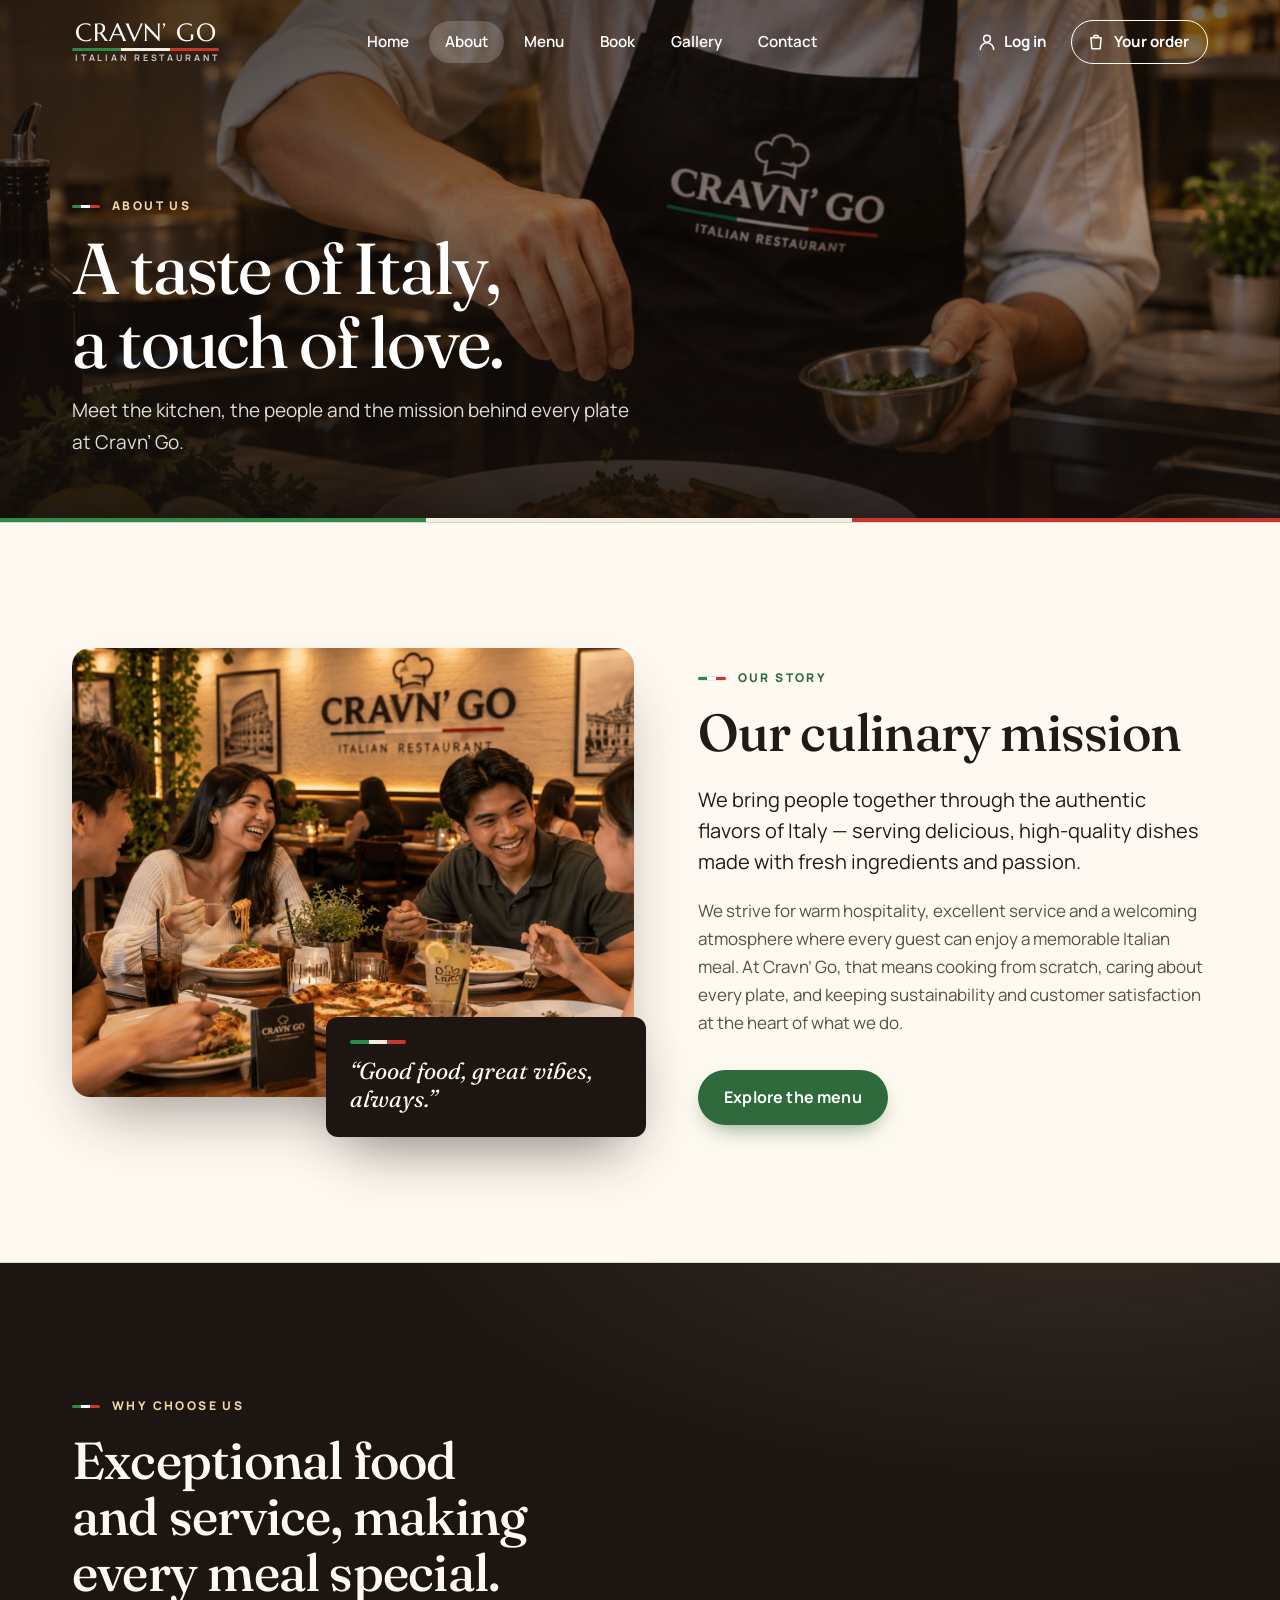
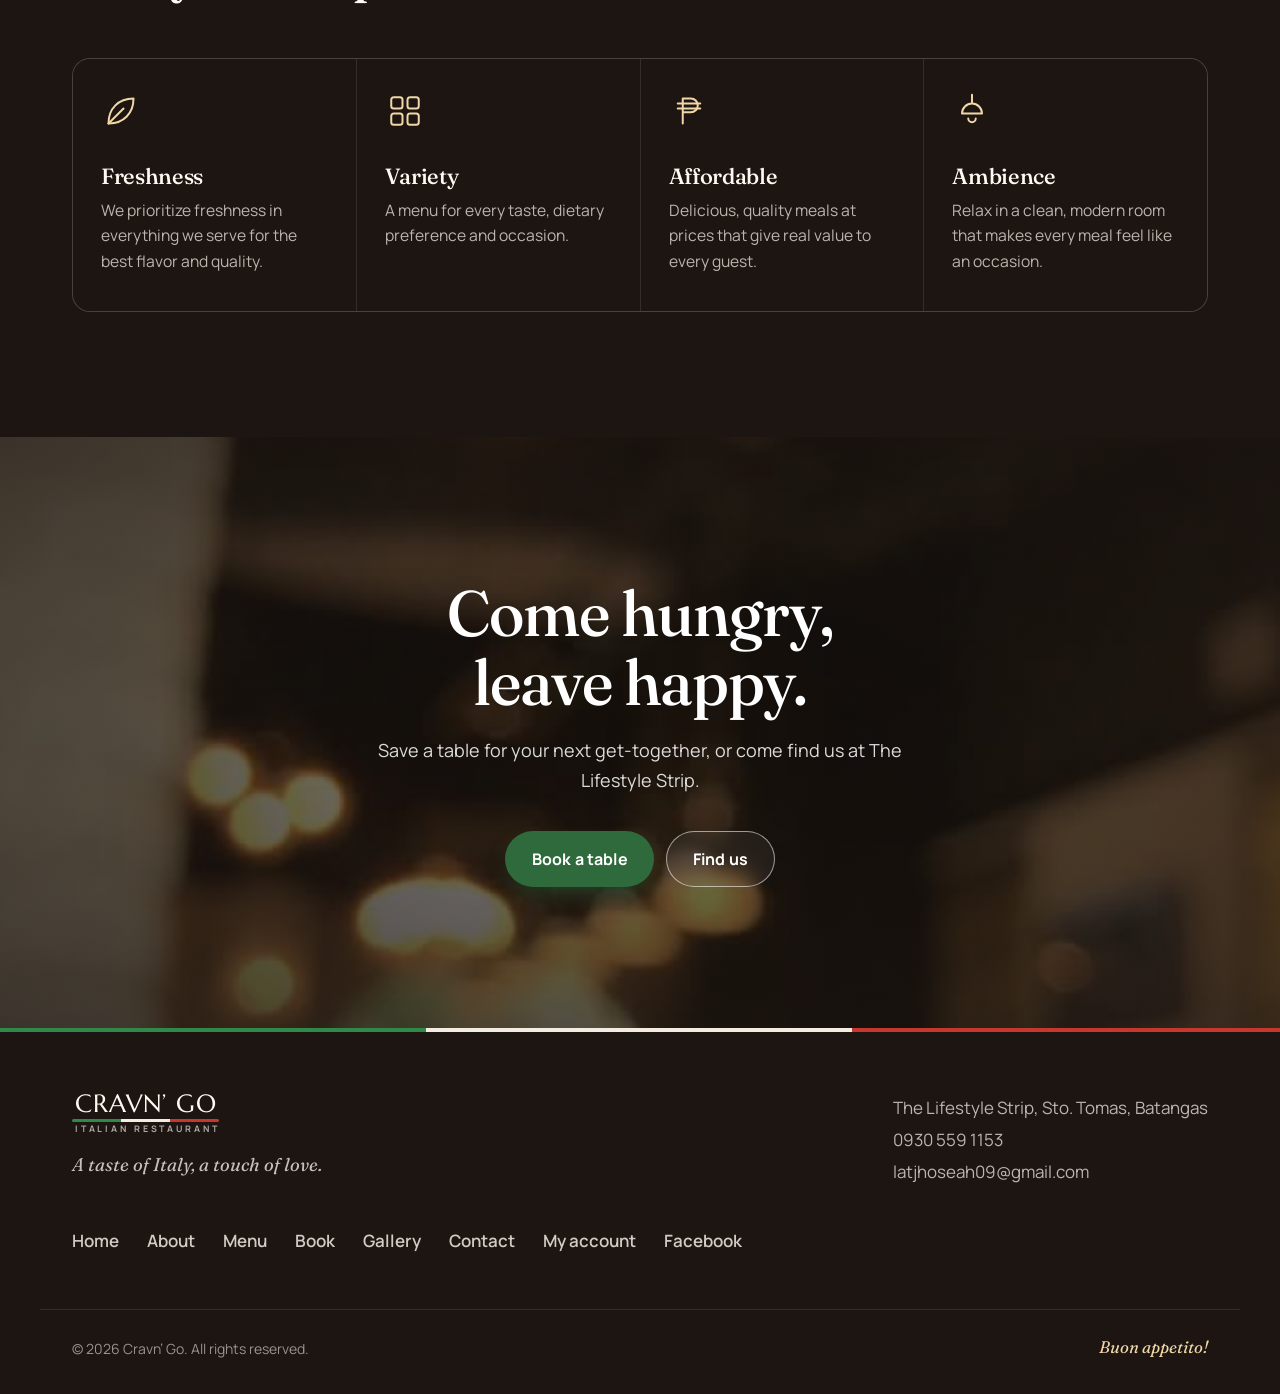
==== commit 2a611849: "Enhance contact and gallery pages with new features and styles - Updated contact page to include qui" ====
--- a/about.html
+++ b/about.html
@@ -13,7 +13,7 @@
   <meta property="og:description" content="The story and mission behind Cravn’ Go, an Italian restaurant in Sto. Tomas, Batangas.">
   <meta property="og:image" content="images/hero.jpg">
 
-  <script>document.documentElement.classList.add("js");try{if(localStorage.getItem("cravngo-session"))document.documentElement.classList.add("signed-in")}catch(e){}</script>
+  <script>document.documentElement.classList.add("js");try{if(sessionStorage.getItem("cravngo-nav"))document.documentElement.classList.add("page-entering")}catch(e){}try{if(localStorage.getItem("cravngo-session"))document.documentElement.classList.add("signed-in")}catch(e){}</script>
   <link rel="icon" href="favicon.svg" type="image/svg+xml">
   <link rel="preconnect" href="https://fonts.googleapis.com">
   <link rel="preconnect" href="https://fonts.gstatic.com" crossorigin>
--- a/css/styles.css
+++ b/css/styles.css
@@ -278,8 +278,6 @@
   transition: background-color 0.35s, box-shadow 0.35s, color 0.35s, transform 0.45s var(--ease);
 }
 .site-header.is-tucked:not(:focus-within) { transform: translateY(-100%); }
-/* Stays put while the rest of the page cross-fades between pages */
-.site-header { view-transition-name: site-header; }
 .site-header .brand { color: #fff; }
 .site-header .brand-sub { color: rgb(255 255 255 / 0.75); }
 
@@ -2061,12 +2059,35 @@
 ::selection { background: var(--glow); color: var(--ink); }
 html { scrollbar-color: #cdbfa9 var(--cream); }
 
-/* Pages cross-fade into each other (browsers with cross-document view transitions) */
-@view-transition { navigation: auto; }
-::view-transition-old(root) { animation: page-out 0.3s cubic-bezier(0.4, 0, 1, 1) both; }
-::view-transition-new(root) { animation: page-in 0.55s cubic-bezier(0.2, 0.7, 0.2, 1) both; }
-@keyframes page-out { to { opacity: 0; transform: translateY(-10px); } }
-@keyframes page-in { from { opacity: 0; transform: translateY(16px); } }
+/* Page transitions: a dark curtain with flag-striped edges sweeps up over the page,
+   and the next page starts under it as it lifts away (main.js + the head script) */
+.page-curtain,
+.page-entering body::before {
+  position: fixed;
+  inset: 0;
+  z-index: 300;
+  display: grid;
+  place-items: center;
+  background:
+    linear-gradient(90deg, var(--flag-green) 0 33.3%, #f3ece0 33.3% 66.6%, var(--flag-red) 66.6%) top / 100% 6px no-repeat,
+    linear-gradient(90deg, var(--flag-green) 0 33.3%, #f3ece0 33.3% 66.6%, var(--flag-red) 66.6%) bottom / 100% 6px no-repeat,
+    radial-gradient(700px 360px at 50% 50%, rgb(241 215 168 / 0.1), transparent 70%),
+    var(--night);
+  color: var(--paper);
+  font-family: var(--font-mark);
+  font-size: clamp(1.8rem, 1.2rem + 3vw, 3rem);
+  letter-spacing: 0.08em;
+  text-transform: uppercase;
+  pointer-events: none;
+}
+.page-curtain { animation: curtain-in 0.5s cubic-bezier(0.7, 0, 0.3, 1) both; }
+.page-curtain-mark { animation: rise-in 0.45s 0.15s var(--ease) both; }
+.page-entering body::before {
+  content: "Cravn’ Go";
+  animation: curtain-out 0.7s 0.08s cubic-bezier(0.7, 0, 0.3, 1) both;
+}
+@keyframes curtain-in { from { transform: translateY(100%); } }
+@keyframes curtain-out { to { transform: translateY(-100%); } }
 
 /* Scroll progress: an Italian-flag line along the top edge */
 .scroll-progress {
@@ -2439,6 +2460,283 @@
   }
 }
 
+/* =========================================================
+   Book page
+   ========================================================= */
+
+/* A little flag tab on the booking card */
+.book-card { position: relative; box-shadow: var(--shadow); }
+.book-card::before {
+  content: "";
+  position: absolute;
+  top: -1px;
+  left: clamp(1rem, 3vw, 2.25rem);
+  width: 72px; height: 5px;
+  border-radius: 0 0 4px 4px;
+  background: linear-gradient(90deg, var(--flag-green) 0 33.3%, #fff 33.3% 66.6%, var(--flag-red) 66.6%);
+  box-shadow: 0 0 0 1px rgb(35 25 21 / 0.08);
+}
+
+/* Type cards: a check badge pops in; each icon has its own move when chosen */
+.book-type-body { position: relative; }
+.book-type-body::after {
+  content: "✓";
+  position: absolute;
+  top: 8px; right: 8px;
+  display: grid;
+  place-items: center;
+  width: 22px; height: 22px;
+  border-radius: 50%;
+  background: var(--basil);
+  color: #fff;
+  font-size: 0.72rem;
+  font-weight: 800;
+  transform: scale(0);
+  transition: transform 0.4s cubic-bezier(0.34, 1.56, 0.64, 1);
+}
+.book-type input:checked + .book-type-body::after { transform: scale(1); }
+.book-type input[value="reserve"]:checked + .book-type-body svg { animation: hop 0.6s var(--ease); }
+.book-type input[value="pickup"]:checked + .book-type-body svg { animation: swing 0.9s var(--ease); transform-origin: 50% 10%; }
+.book-type input[value="delivery"]:checked + .book-type-body svg { animation: drive 0.9s var(--ease); }
+@keyframes hop { 40% { transform: translateY(-7px); } 70% { transform: translateY(1px); } }
+@keyframes swing { 25% { transform: rotate(14deg); } 50% { transform: rotate(-10deg); } 75% { transform: rotate(5deg); } }
+@keyframes drive {
+  35% { transform: translateX(14px); opacity: 0; }
+  36% { transform: translateX(-14px); opacity: 0; }
+  75% { transform: none; opacity: 1; }
+}
+
+/* Sections that appear when the type changes slide in */
+.book-group:not([hidden]) { animation: rise-in 0.5s var(--ease) both; }
+
+/* Today / Tomorrow / Saturday shortcuts */
+.date-chips { display: flex; flex-wrap: wrap; gap: 0.5rem; }
+.date-chip {
+  position: relative;
+  overflow: hidden;
+  isolation: isolate;
+  min-height: 38px;
+  padding: 0.4rem 0.95rem;
+  border: 1.5px solid var(--line);
+  border-radius: 999px;
+  background: var(--paper);
+  font-size: 0.88rem;
+  font-weight: 700;
+  transition: background-color 0.25s, color 0.25s, border-color 0.25s, transform 0.25s var(--ease);
+}
+.date-chip:hover { border-color: #cdbfa9; transform: translateY(-2px); }
+.date-chip[aria-pressed="true"] { background: var(--basil); border-color: var(--basil); color: #fff; }
+
+/* Summary: a ticket with a live itinerary and a perforated total */
+.book-summary { box-shadow: 0 22px 44px -30px rgb(35 25 21 / 0.4); }
+.summary-meta {
+  display: grid;
+  gap: 0.35rem;
+  margin: 0;
+  padding: 0.75rem 0.85rem;
+  list-style: none;
+  border-radius: var(--radius-sm);
+  background: var(--cream);
+}
+.summary-meta li {
+  display: flex;
+  align-items: center;
+  gap: 0.65rem;
+  padding: 0.2rem 0.35rem;
+  border-radius: 8px;
+  font-size: 0.95rem;
+  font-weight: 600;
+}
+.summary-meta svg { flex: none; width: 18px; height: 18px; fill: none; stroke: var(--basil); stroke-width: 1.8; stroke-linecap: round; stroke-linejoin: round; }
+.summary-meta li.is-changed { animation: meta-flash 1.1s var(--ease); }
+@keyframes meta-flash { from { background: rgb(241 215 168 / 0.95); transform: translateX(6px); } }
+.summary-total { position: relative; padding-top: 0.9rem; border-top: 2px dashed var(--line); }
+.summary-total::before,
+.summary-total::after {
+  content: "";
+  position: absolute;
+  top: -9px;
+  width: 16px; height: 16px;
+  border-radius: 50%;
+  background: var(--cream);
+  border: 1px solid var(--line);
+}
+.summary-total::before { left: calc(-1.5rem - 9px); clip-path: inset(0 0 0 50%); }
+.summary-total::after { right: calc(-1.5rem - 9px); clip-path: inset(0 50% 0 0); }
+.summary-total strong { display: inline-block; }
+.summary-total strong.bump { animation: bump 0.45s var(--ease); }
+
+/* =========================================================
+   Gallery page
+   ========================================================= */
+
+/* A rolling reel of dishes */
+.reel-section { background: var(--paper); border-top: 1px solid var(--line); overflow: clip; }
+.reel {
+  overflow: hidden;
+  padding-block: 1.5rem 2rem;
+  -webkit-mask-image: linear-gradient(90deg, transparent, #000 8%, #000 92%, transparent);
+  mask-image: linear-gradient(90deg, transparent, #000 8%, #000 92%, transparent);
+}
+/* Padding equal to the gap keeps the loop seamless at -50% */
+.reel-track { display: flex; gap: 1.25rem; width: max-content; padding-right: 1.25rem; animation: marquee 55s linear infinite; }
+.reel:hover .reel-track { animation-play-state: paused; }
+.reel-item {
+  position: relative;
+  flex: none;
+  margin: 0;
+  width: clamp(180px, 22vw, 260px);
+  aspect-ratio: 4 / 5;
+  border-radius: var(--radius);
+  overflow: hidden;
+  background: var(--sand);
+  box-shadow: var(--shadow);
+  rotate: -2deg;
+  transition: rotate 0.5s var(--ease), scale 0.5s var(--ease), box-shadow 0.5s var(--ease);
+}
+.reel-item:nth-child(even) { rotate: 2deg; translate: 0 14px; }
+.reel-item:hover { rotate: 0deg; scale: 1.05; box-shadow: var(--shadow-lg); }
+.reel-item img { width: 100%; height: 100%; object-fit: cover; }
+.reel-item figcaption {
+  position: absolute;
+  left: 12px; bottom: 12px;
+  padding: 0.3rem 0.75rem;
+  border-radius: 999px;
+  background: rgb(255 250 241 / 0.92);
+  font-size: 0.82rem;
+  font-weight: 700;
+}
+.reel-section .section-foot { margin-top: 1.5rem; }
+
+/* Photo viewer: thumbnail strip (larger screens) */
+.lb-thumbs { display: none; }
+@media (min-width: 640px) {
+  .lightbox.has-thumbs figure { padding-bottom: 6.5rem; }
+  .lightbox.has-thumbs figure img { max-height: calc(100dvh - 15rem); }
+  .lb-thumbs {
+    position: fixed;
+    left: 50%; bottom: 18px;
+    transform: translateX(-50%);
+    display: flex;
+    gap: 0.5rem;
+    padding: 0.45rem;
+    border-radius: 14px;
+    background: rgb(255 255 255 / 0.08);
+    backdrop-filter: blur(8px);
+    -webkit-backdrop-filter: blur(8px);
+  }
+  .lb-thumbs button {
+    width: 56px; height: 56px;
+    padding: 0;
+    border: 2px solid transparent;
+    border-radius: 10px;
+    overflow: hidden;
+    background: none;
+    opacity: 0.5;
+    transition: opacity 0.25s, border-color 0.25s, transform 0.3s var(--ease);
+  }
+  .lb-thumbs button:hover { opacity: 0.85; transform: translateY(-3px); }
+  .lb-thumbs button[aria-current="true"] { opacity: 1; border-color: var(--glow); transform: translateY(-3px); }
+  .lb-thumbs img { width: 100%; height: 100%; max-height: none; object-fit: cover; border-radius: 0; box-shadow: none; }
+  .lightbox[open] .lb-thumbs { animation: thumbs-in 0.5s 0.15s var(--ease) both; }
+}
+@keyframes thumbs-in { from { opacity: 0; transform: translate(-50%, 20px); } }
+
+/* =========================================================
+   Contact page
+   ========================================================= */
+
+/* Quick ways to reach us, overlapping the banner */
+.page-hero-overlap { padding-bottom: calc(clamp(2.5rem, 6vw, 4rem) + 3.5rem); }
+.quick-contact-band {
+  position: relative;
+  z-index: 2;
+  margin-top: -3.5rem;
+  background: linear-gradient(transparent 3.5rem, var(--paper) 3.5rem);
+}
+.quick-contact-band + .visit { border-top: 0; padding-top: clamp(2.5rem, 4vw, 4rem); }
+.quick-contact { display: grid; gap: 0.75rem; margin: 0; padding: 0; list-style: none; }
+@media (min-width: 760px) { .quick-contact { grid-template-columns: repeat(3, 1fr); gap: 1rem; } }
+.quick-card {
+  display: flex;
+  align-items: center;
+  gap: 1rem;
+  height: 100%;
+  padding: 1.1rem 1.25rem;
+  border: 1px solid var(--line);
+  border-radius: var(--radius);
+  background: var(--paper);
+  color: var(--ink);
+  text-decoration: none;
+  box-shadow: 0 24px 40px -24px rgb(28 21 18 / 0.45);
+  transition: transform 0.4s var(--ease), box-shadow 0.4s var(--ease), border-color 0.3s;
+}
+.quick-card:hover { transform: translateY(-5px); border-color: #cdbfa9; box-shadow: 0 32px 50px -24px rgb(28 21 18 / 0.5); }
+.quick-card svg {
+  flex: none;
+  width: 48px; height: 48px;
+  padding: 12px;
+  border-radius: 14px;
+  background: var(--basil);
+  fill: none;
+  stroke: #fff;
+  stroke-width: 1.8;
+  stroke-linecap: round;
+  stroke-linejoin: round;
+  transition: transform 0.45s var(--ease);
+}
+.quick-contact li:nth-child(2) svg { background: var(--tomato); }
+.quick-contact li:nth-child(3) svg { background: var(--ink); }
+.quick-card:hover svg { transform: rotate(-10deg) scale(1.08); }
+.quick-card-text { flex: 1; min-width: 0; display: grid; line-height: 1.35; }
+.quick-card-text strong { font-family: var(--font-display); font-size: 1.2rem; font-weight: 500; }
+.quick-card-text span { font-size: 0.88rem; color: var(--ink-2); overflow-wrap: anywhere; }
+.quick-card-arrow { font-size: 1.2rem; color: var(--ink-3); transition: transform 0.35s var(--ease), color 0.3s; }
+.quick-card:hover .quick-card-arrow { transform: translateX(5px); color: var(--basil); }
+.js .quick-contact li { animation: rise-in 0.8s var(--ease) both; animation-delay: calc(0.35s + var(--i, 0) * 0.1s); }
+.quick-contact li:nth-child(2) { --i: 1; }
+.quick-contact li:nth-child(3) { --i: 2; }
+
+/* Today's hours as a bar, filled up to now */
+.today-bar { margin: 0.1rem 0 0.5rem; }
+.today-track { position: relative; height: 8px; border-radius: 999px; background: var(--sand); }
+.today-fill {
+  position: absolute;
+  inset: 0;
+  border-radius: inherit;
+  background: linear-gradient(90deg, var(--flag-green), var(--basil));
+  transform: scaleX(var(--done, 0));
+  transform-origin: left;
+}
+.today-bar:not(.is-open) .today-fill { background: #cdbfa9; }
+.today-now {
+  position: absolute;
+  top: 50%;
+  left: calc(var(--done, 0) * 100%);
+  display: none;
+  width: 16px; height: 16px;
+  margin: -8px 0 0 -8px;
+  border-radius: 50%;
+  border: 3px solid var(--basil);
+  background: var(--paper);
+}
+.today-bar.is-open .today-now { display: block; animation: live 2s ease-out infinite; }
+.today-labels { display: flex; justify-content: space-between; margin-top: 0.4rem; font-size: 0.78rem; font-weight: 700; color: var(--ink-3); }
+.js .visit-info.reveal.in .today-fill { animation: grow-x 1.4s 0.3s var(--ease) both; }
+.js .visit-info.reveal.in .today-bar.is-open .today-now { animation: pop 0.5s 1.5s var(--ease) both, live 2s 2s ease-out infinite; }
+
+/* Message form: a character count and a paper plane that takes off on send */
+.field-count { justify-self: end; font-size: 0.78rem; font-weight: 700; color: var(--ink-3); transition: color 0.25s; }
+.field-count.is-near { color: var(--tomato); }
+.btn .send-plane { fill: none; stroke: currentColor; stroke-width: 2; stroke-linecap: round; stroke-linejoin: round; transition: transform 0.3s var(--ease); }
+.btn-send:hover .send-plane { transform: translate(2px, -2px) rotate(-6deg); }
+.btn-send.is-sent .send-plane { animation: fly-off 1.4s var(--ease); }
+@keyframes fly-off {
+  35% { transform: translate(160px, -50px) rotate(12deg) scale(0.6); opacity: 0; }
+  36% { transform: translate(-50px, 16px); opacity: 0; }
+  70%, 100% { transform: none; opacity: 1; }
+}
+
 @media (prefers-reduced-motion: reduce) {
   html { scroll-behavior: auto; }
   *, *::before, *::after {
@@ -2446,9 +2744,7 @@
     animation-iteration-count: 1 !important;
     transition-duration: 0.01ms !important;
   }
-  ::view-transition-group(*),
-  ::view-transition-old(*),
-  ::view-transition-new(*) { animation: none !important; }
+  .page-entering body::before { display: none; }
   .js .reveal { opacity: 1; transform: none; }
   .js .reveal .word { opacity: 1; transform: none; filter: none; transition-delay: 0s !important; }
   .hero-img, .page-hero-img, .cta-img, .join-img, .marquee-track { animation: none !important; }
